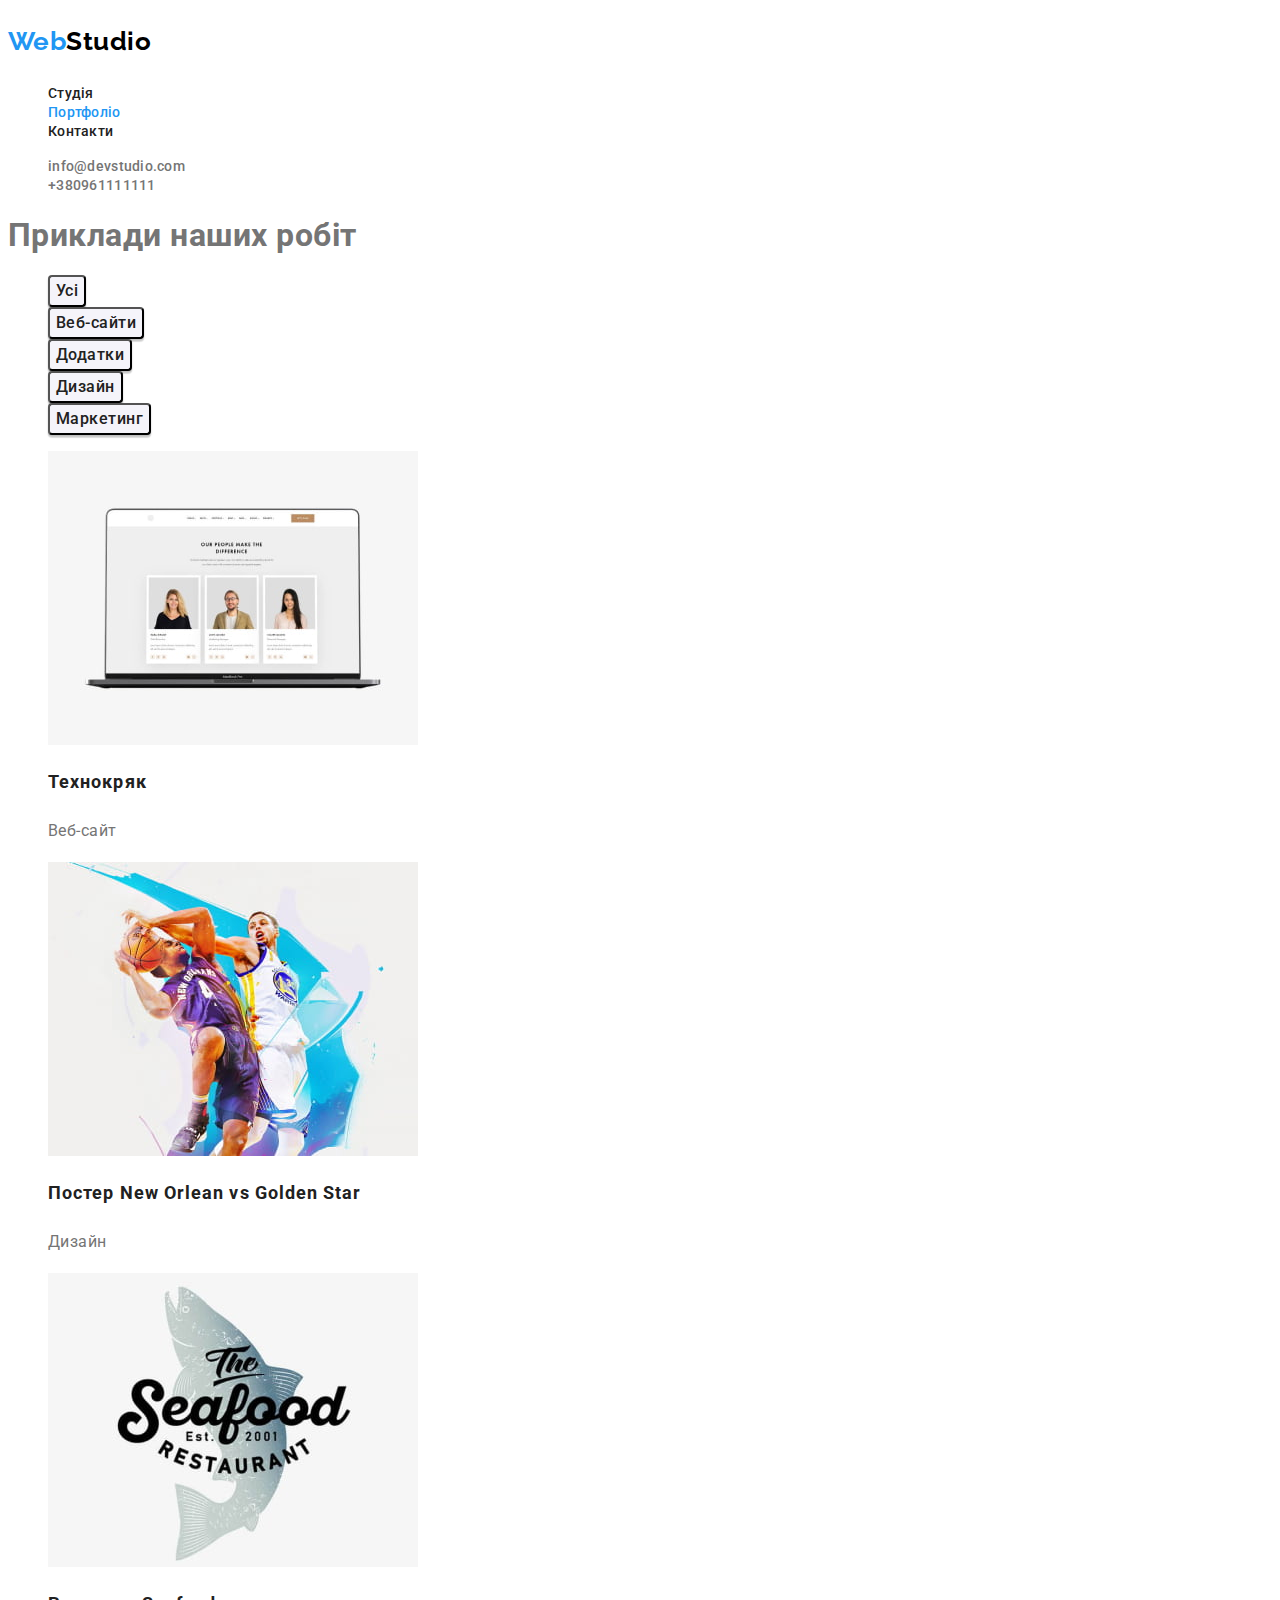
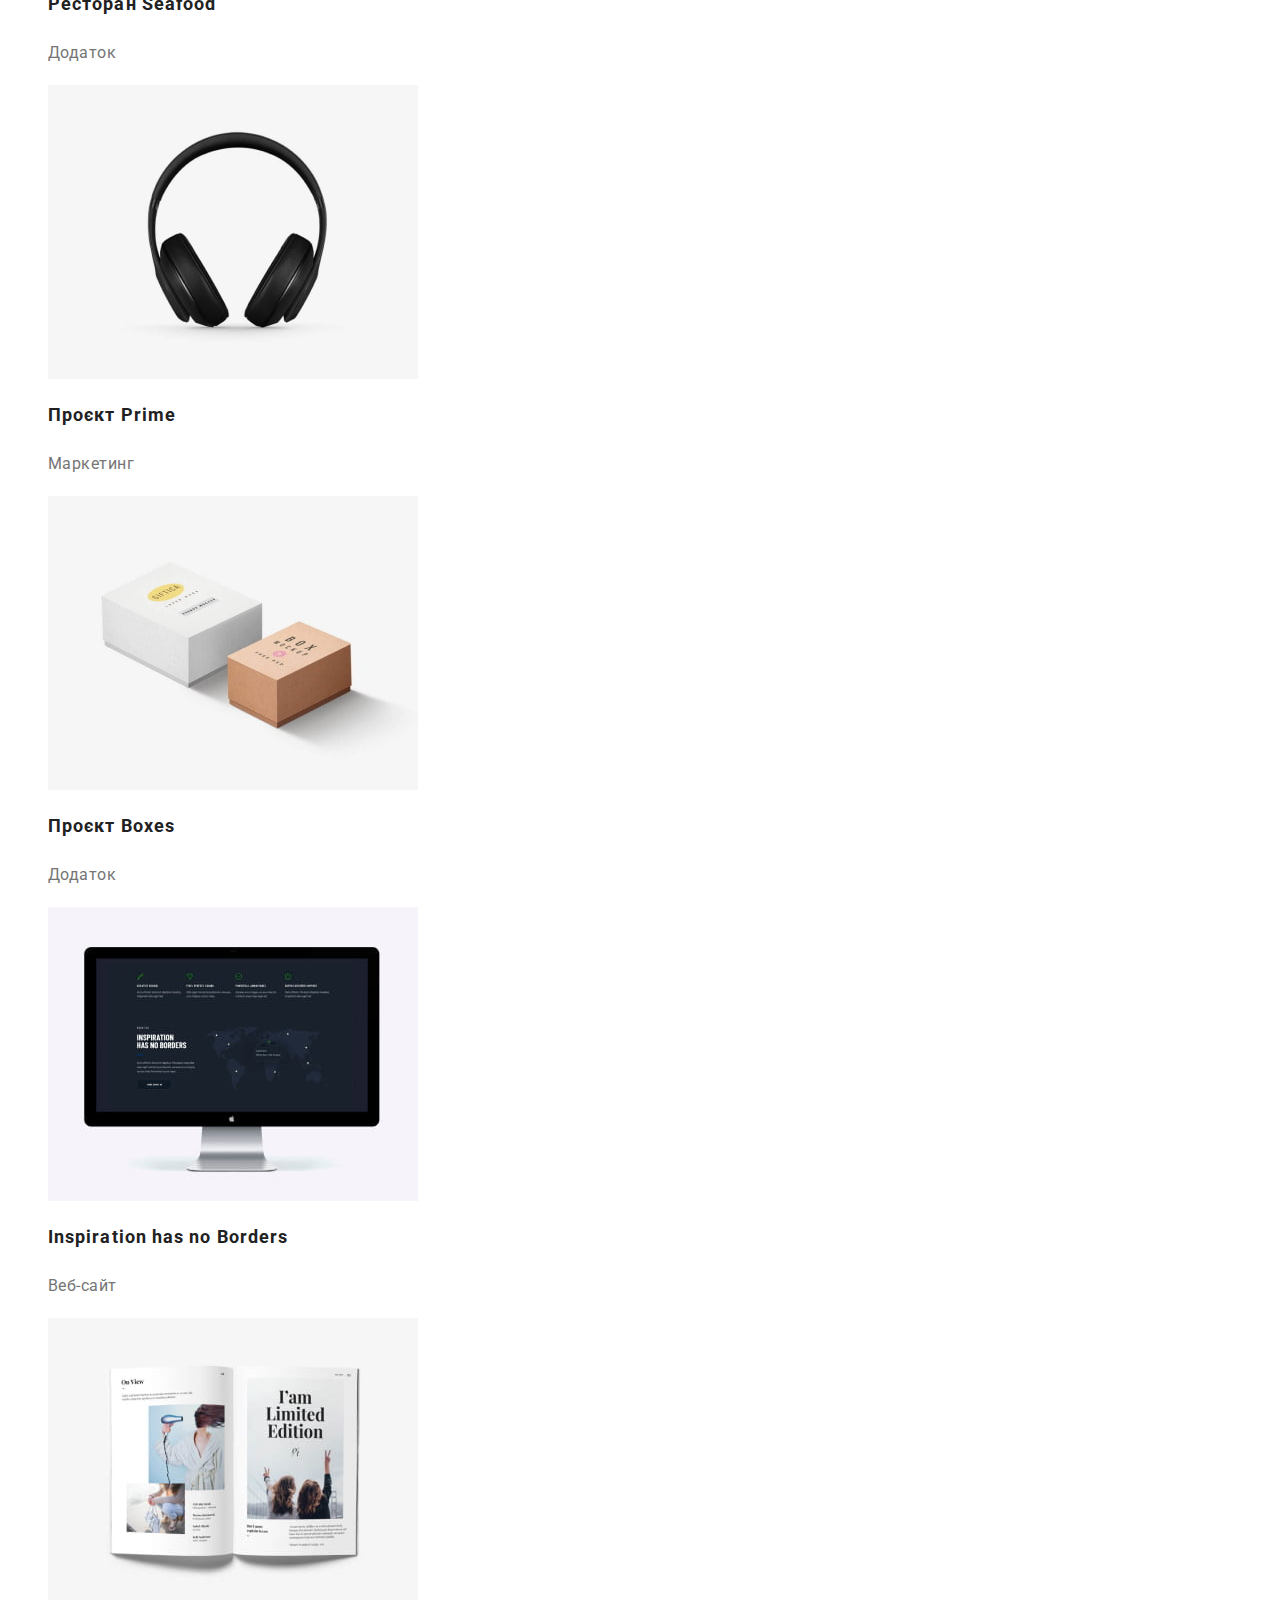
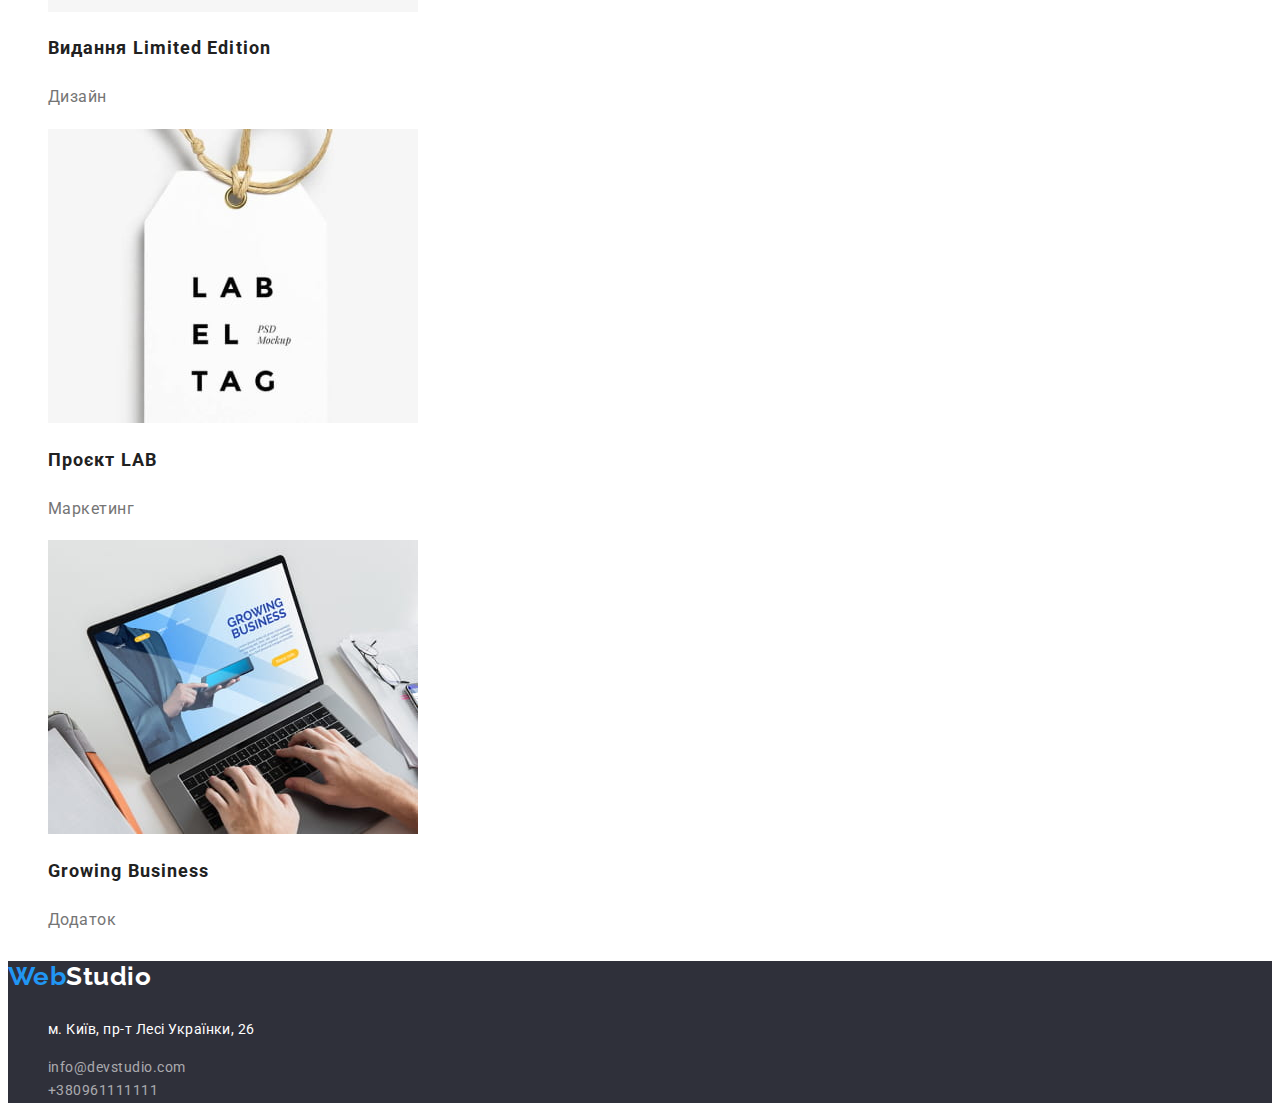
==== portfolio.html @ 4b886182 "перенос с hw2" ====
<!DOCTYPE html>
<html lang="en">
  <head>
    <meta charset="UTF-8" />
    <meta http-equiv="X-UA-Compatible" content="IE=edge" />
    <meta name="viewport" content="width=device-width, initial-scale=1.0" />

    <title>Portfolio</title>
    <link
      href="https://fonts.googleapis.com/css2?family=Raleway:wght@700&family=Roboto:wght@400;500;700;900&display=swap"
      rel="stylesheet"
    />
    <link rel="stylesheet" href="./css/styles.css" />
  </head>
  <body>
    <header>
      <nav>
        <a class="logo" href="./index.html"
          ><p><span class="logo-web">Web</span>Studio</p></a
        >
        <ul class="site-nav">
          <li><a href="./index.html">Студія</a></li>
          <li>
            <a href="./portfolio.html" class="current">Портфоліо</a>
          </li>
          <li><a href="">Контакти</a></li>
        </ul>
      </nav>
      <ul class="header-contacts">
        <li>
          <a href="mailto:info@devstudio.com" class="contact-info"
            >info@devstudio.com</a
          >
        </li>
        <li>
          <a href="tel:+380961111111" class="contact-info">+380961111111</a>
        </li>
      </ul>
    </header>
    <main>
      <section>
        <h1>Приклади наших робіт</h1>

        <ul class="portfolio-buttons">
          <li><button type="button" class="button examples">Усі</button></li>
          <li>
            <button type="button" class="button examples">Веб-сайти</button>
          </li>
          <li>
            <button type="button" class="button examples">Додатки</button>
          </li>
          <li>
            <button type="button" class="button examples">Дизайн</button>
          </li>
          <li>
            <button type="button" class="button examples">Маркетинг</button>
          </li>
        </ul>

        <ul class="examples-img">
          <li>
            <a href="">
              <img
                src="./images/technoquackcompr.jpg"
                alt="laptop with website on monitor"
                width="370"
                height="294"
              />
              <h2 class="titl-portfolio">Технокряк</h2>
              <p class="descr-type">Веб-сайт</p>
            </a>
          </li>
          <li>
            <a href="">
              <img
                src="./images/postercompr.jpg"
                alt="poster with basketball players"
                width="370"
                height="294"
              />
              <h2 class="titl-portfolio">Постер New Orlean vs Golden Star</h2>
              <p class="descr-type">Дизайн</p>
            </a>
          </li>
          <li>
            <a href="">
              <img
                src="./images/restaurantcompr.jpg"
                alt="restaurant logo"
                width="370"
                height="294"
              />
              <h2 class="titl-portfolio">Ресторан Seafood</h2>
              <p class="descr-type">Додаток</p>
            </a>
          </li>
          <li>
            <a href="">
              <img
                src="./images/primecompr.jpg"
                alt="headphone"
                width="370"
                height="294"
              />
              <h2 class="titl-portfolio">Проєкт Prime</h2>
              <p class="descr-type">Маркетинг</p>
            </a>
          </li>
          <li>
            <a href="">
              <img
                src="./images/boxescompr.jpg"
                alt="two packing boxes"
                width="370"
                height="294"
              />
              <h2 class="titl-portfolio">Проєкт Boxes</h2>
              <p class="descr-type">Додаток</p>
            </a>
          </li>
          <li>
            <a href="">
              <img
                src="./images/borderscompr.jpg"
                alt="Apple computer"
                width="370"
                height="294"
              />
              <h2 class="titl-portfolio">Inspiration has no Borders</h2>
              <p class="descr-type">Веб-сайт</p>
            </a>
          </li>
          <li>
            <a href="">
              <img
                src="./images/editioncompr.jpg"
                alt="magazine spread"
                width="370"
                height="294"
              />
              <h2 class="titl-portfolio">Видання Limited Edition</h2>
              <p class="descr-type">Дизайн</p>
            </a>
          </li>
          <li>
            <a href="">
              <img
                src="./images/labcompr.jpg"
                alt="label"
                width="370"
                height="294"
              />
              <h2 class="titl-portfolio">Проєкт LAB</h2>
              <p class="descr-type">Маркетинг</p>
            </a>
          </li>
          <li>
            <a href="">
              <img
                src="./images/growingcompr.jpg"
                alt="workplace with laptop"
                width="370"
                height="294"
              />
              <h2 class="titl-portfolio">Growing Business</h2>
              <p class="descr-type">Додаток</p>
            </a>
          </li>
        </ul>
      </section>
    </main>

    <footer class="footer-general">
      <a href="./index.html" class="logo-footer"
        ><p><span class="logo-web">Web</span>Studio</p></a
      >
      <address class="contact">
        <ul class="contacts-footer">
          <li><p>м. Київ, пр-т Лесі Українки, 26</p></li>
          <li>
            <a href="mailto:info@devstudio.com" class="contact-footer"
              >info@devstudio.com</a
            >
          </li>
          <li>
            <a href="tel:+380961111111" class="contact-footer">+380961111111</a>
          </li>
        </ul>
      </address>
    </footer>
  </body>
</html>
---- css/styles.css ----
:root {
    --praymare-text-color: #757575;
    --title-text-color: #212121;
    --logo-akcent-color: #2196F3;
    --praymary-background-color: #FFFFFF;
    --button-background-color: #F5F4FA;
}
body {
    letter-spacing: 0.03em;
    font-family: Roboto, sans-serif;
    background: #FFFFFF;
    color:var(--praymare-text-color);
}
/* Основные цвета #212121, #757575 /
/* Цвета логотипа #2196F3, #000000, #ffffff */
/* акцент #2196F3 */



/* Убираем подчёркивание */
.site-nav,
.header-contacts,
.portfolio-buttons,
.examples-img,
.contacts-footer,
.main-benefits,
.main-work,
.team {
    list-style: none;
}

nav a,
footer a,
.examples-img a,
.header-contacts a {
    text-decoration: none;
}


/* зміна кольору при наведенні курсору */
.header-contacts a:hover,
.header-contacts a:focus,
.header-contacts a:active,
.header-contacts .current,
.site-nav a:hover,
.site-nav a:focus, 
.site-nav a:active,
.site-nav .current {
    color: var(--logo-akcent-color);
}
/* шапка, навигация, футер */
/* підсвітка поточної сторінки */

.logo {
    font-family: Raleway, cursive;
    color: #000000;
    font-weight: 700;
    font-size: 26px;
    line-height: 1.2;
}
.logo-web {
    font-family: Raleway, cursive;
    color: var(--logo-akcent-color);
    font-weight: 700;
    font-size: 26px;
    line-height: 1.2;
}
.site-nav a{
    font-weight: 500;
    font-size: 14px;
    line-height: 1.14;
    letter-spacing: 0.02em;
    color:var(--title-text-color);
}
.contact-info {
    font-weight: 500;
    font-size: 14px;
    line-height: 1.14;
    letter-spacing: 0.02em;
    color: var(--praymare-text-color);
}

/* головна частина */
.button-title {
    cursor: pointer;
}
.title-section {
    background: #2F303A;
}
.title {

    font-weight: 900;
    font-size: 44px;
    line-height: 1.36;
    text-transform: uppercase;
    text-align: center;
    letter-spacing: 0.06em;
    color:var(--praymary-background-color);
}
.button-title {
    font-family: Roboto;
    font-weight: 700;
    font-size: 16px;
    line-height: 1.88;
    letter-spacing: 0.06em;
    color:var(--praymary-background-color);
    background: #2196F3;
   }

/* переваги */
.titl-benefits {
    font-size: 14px;
    line-height: 1.14;
     color: var(--title-text-color);
    text-transform: uppercase;
}



/* діяльність */
.descr-benefits {
    font-size: 14px;
    line-height: 1.7;
   
}
/* команда */
.titl-main {
    font-size: 36px;
    line-height: 1.17;
    text-align: center;
    color: var(--title-text-color);
}
.descr-job {
    font-size: 16px;
    line-height: 1.19;
    text-align: center;
    
}

.titl-name {
    font-weight: 500;
    font-size: 16px;
    line-height: 1.19;
    text-align: center;
    color:var(--title-text-color) #212121;
    
}

/* портфолио button */

.button.examples {
    cursor: pointer;
    letter-spacing: 0.03em;
    font-family: 'Roboto';
    font-weight: 500;
    font-size: 16px;
    line-height: 1.63;
    text-align: center;
    background: var(--button-background-color);
    border-radius: 4px;
    color: var(--title-text-color);
    box-shadow: 0px 3px 1px rgba(0, 0, 0, 0.1), 0px 1px 2px rgba(0, 0, 0, 0.08), 0px 2px 2px rgba(0, 0, 0, 0.12);
}
.button.examples:hover,
.button.examples:focus {
    background: var(--logo-akcent-color);
    border-radius: 4px;
    color: var(--praymary-background-color);
}

.titl-portfolio {
    color: var(--title-text-color);
    font-size: 18px;
    line-height: 2.0;
    letter-spacing: 0.06em;

}

.descr-type {
    color: var(--praymare-text-color);
    font-size: 16px;
    line-height: 1.88;
}

.example {
    font-size: 24px;
    color: var(--title-text-color);
    font-style: italic;

}
.example-deskr {
    font-style: initial;
}

/* футер */
.footer-general {
    background: #2F303A;
}

.contact {
    font-style: normal;
    font-size: 14px;
    line-height: 1.7;
    color: var(--praymary-background-color);

}

.logo-footer {
    font-weight: 700;
    font-size: 26px;
    line-height: 1.2;
    font-family: Raleway, cursive;
    color: var(--praymary-background-color);
}

.contact-footer {
    color: rgba(255, 255, 255, 0.6);
}

.contact-footer:hover,
.contact-footer:focus {
    color: var(--logo-akcent-color);
}
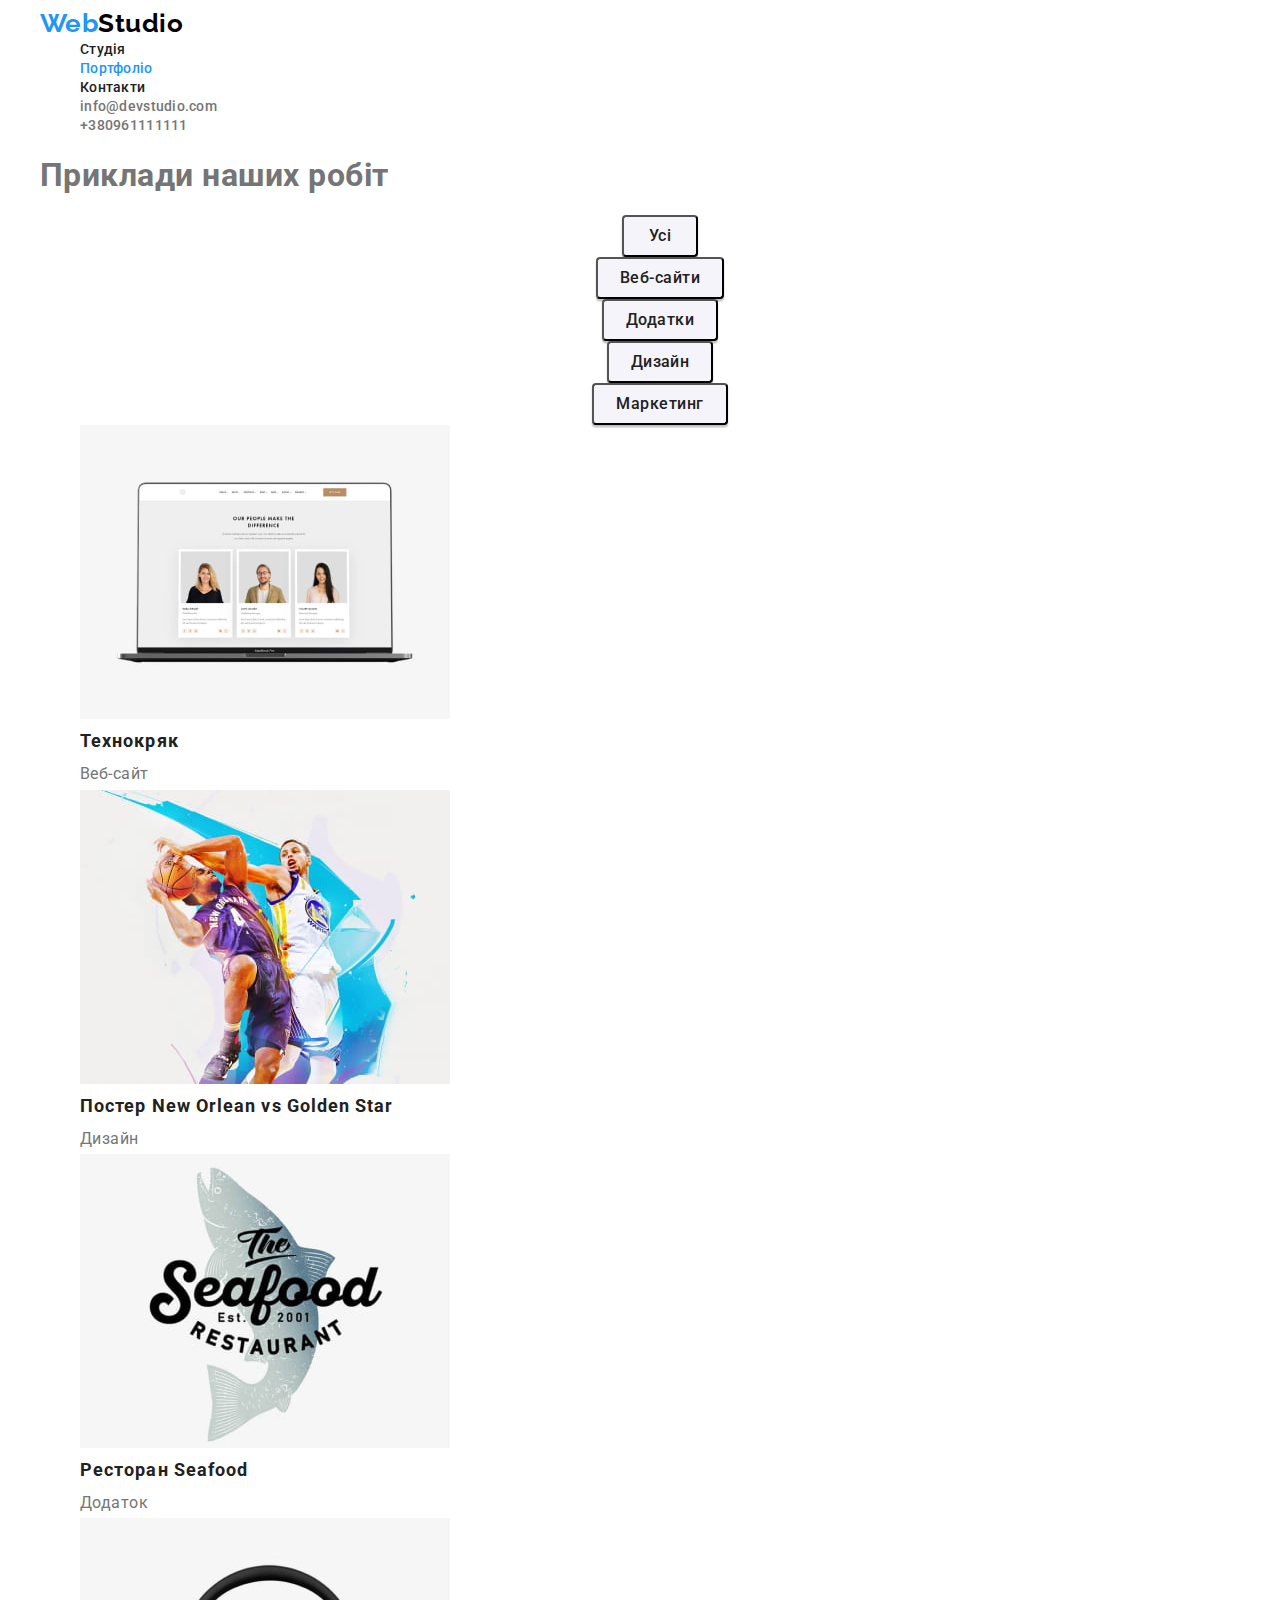
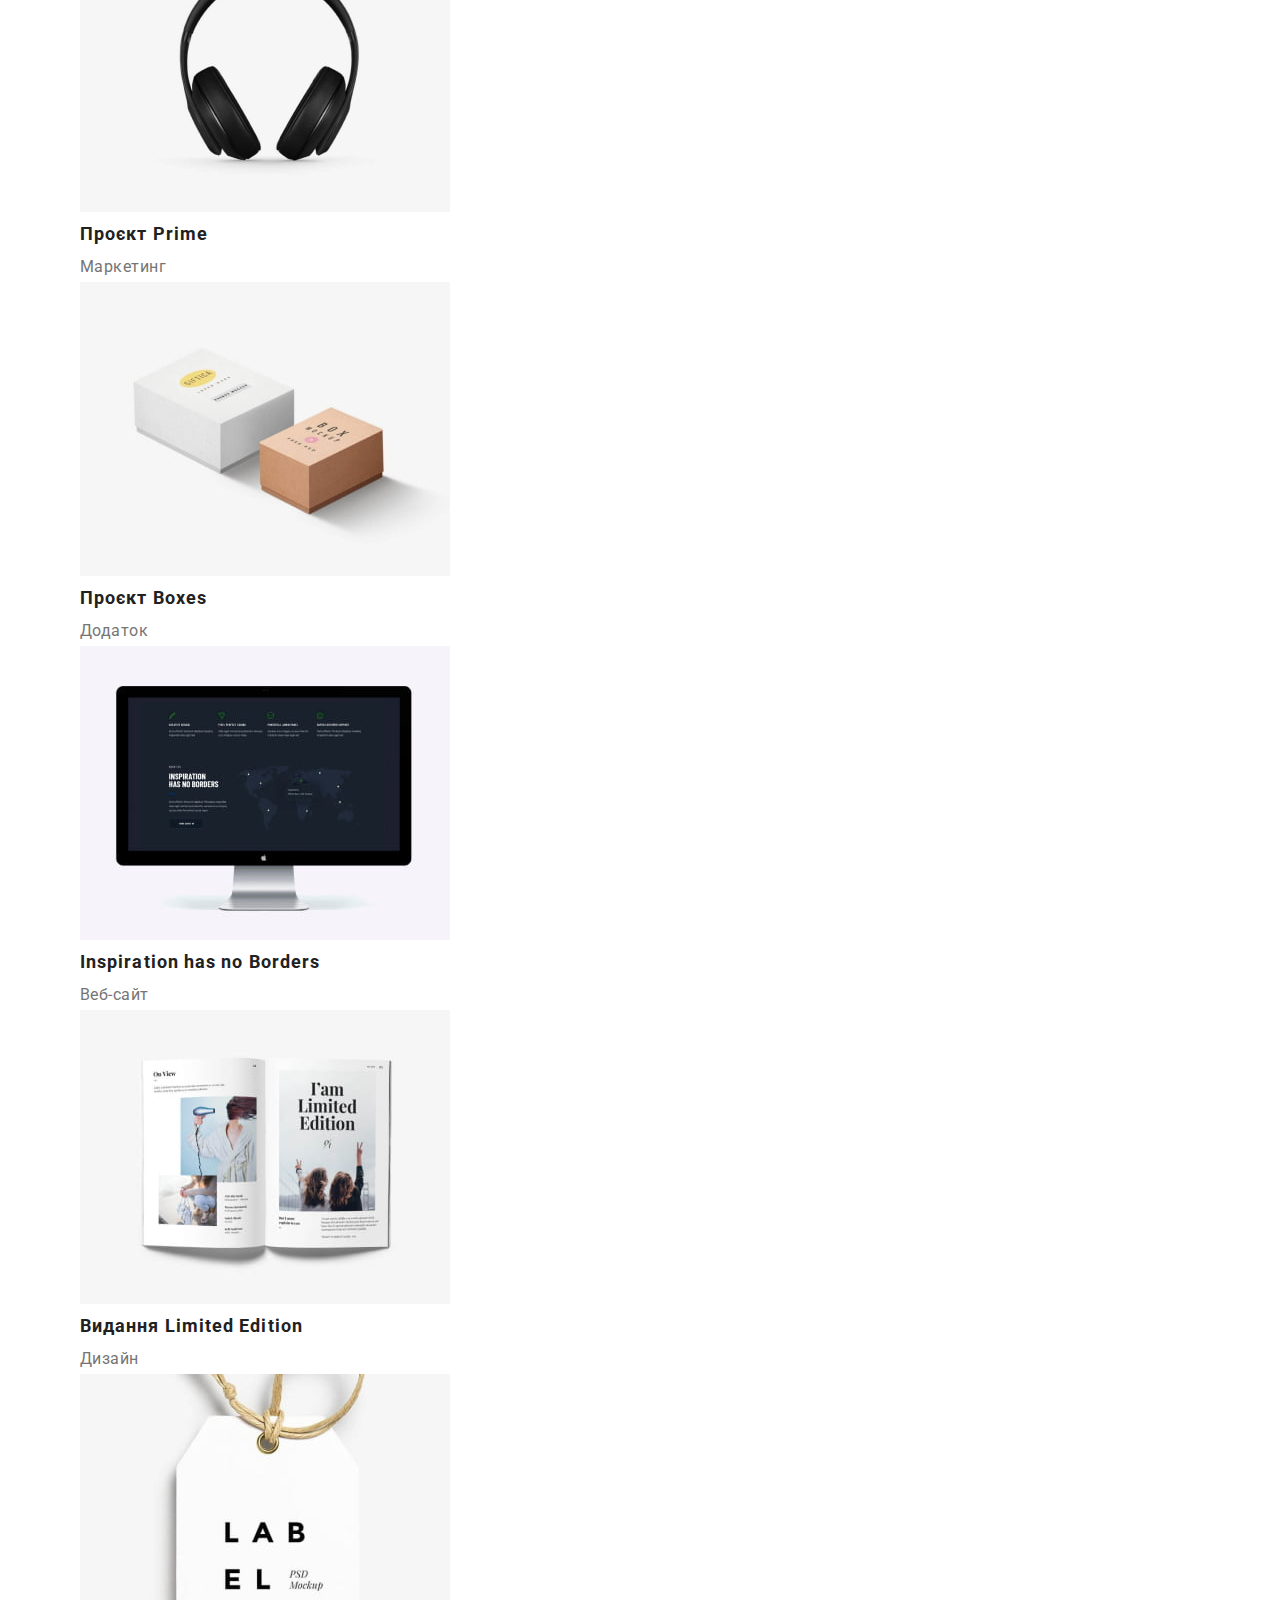
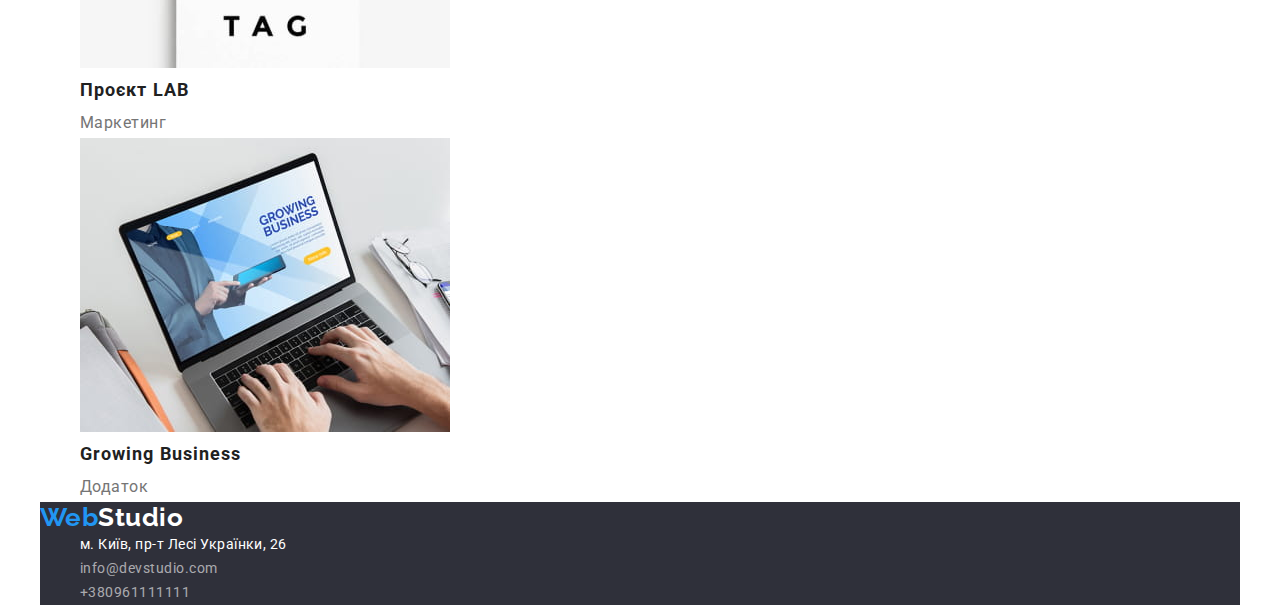
==== commit ef6bf1a0: "first comit" ====
--- a/portfolio.html
+++ b/portfolio.html
@@ -10,183 +10,205 @@
       href="https://fonts.googleapis.com/css2?family=Raleway:wght@700&family=Roboto:wght@400;500;700;900&display=swap"
       rel="stylesheet"
     />
+    <link
+      rel="stylesheet"
+      href="https://cdnjs.cloudflare.com/ajax/libs/modern-normalize/1.1.0/modern-normalize.min.css"
+      integrity="sha512-wpPYUAdjBVSE4KJnH1VR1HeZfpl1ub8YT/NKx4PuQ5NmX2tKuGu6U/JRp5y+Y8XG2tV+wKQpNHVUX03MfMFn9Q=="
+      crossorigin="anonymous"
+      referrerpolicy="no-referrer"
+    />
     <link rel="stylesheet" href="./css/styles.css" />
   </head>
   <body>
-    <header>
-      <nav>
-        <a class="logo" href="./index.html"
-          ><p><span class="logo-web">Web</span>Studio</p></a
-        >
-        <ul class="site-nav">
-          <li><a href="./index.html">Студія</a></li>
+    <div class="container">
+      <header>
+        <nav>
+          <a class="logo" href="./index.html"
+            ><p><span class="logo-web">Web</span>Studio</p></a
+          >
+          <ul class="site-nav">
+            <li><a href="./index.html">Студія</a></li>
+            <li>
+              <a href="./portfolio.html" class="current">Портфоліо</a>
+            </li>
+            <li><a href="">Контакти</a></li>
+          </ul>
+        </nav>
+        <ul class="header-contacts">
           <li>
-            <a href="./portfolio.html" class="current">Портфоліо</a>
-          </li>
-          <li><a href="">Контакти</a></li>
-        </ul>
-      </nav>
-      <ul class="header-contacts">
-        <li>
-          <a href="mailto:info@devstudio.com" class="contact-info"
-            >info@devstudio.com</a
-          >
-        </li>
-        <li>
-          <a href="tel:+380961111111" class="contact-info">+380961111111</a>
-        </li>
-      </ul>
-    </header>
-    <main>
-      <section>
-        <h1>Приклади наших робіт</h1>
-
-        <ul class="portfolio-buttons">
-          <li><button type="button" class="button examples">Усі</button></li>
-          <li>
-            <button type="button" class="button examples">Веб-сайти</button>
-          </li>
-          <li>
-            <button type="button" class="button examples">Додатки</button>
-          </li>
-          <li>
-            <button type="button" class="button examples">Дизайн</button>
-          </li>
-          <li>
-            <button type="button" class="button examples">Маркетинг</button>
-          </li>
-        </ul>
-
-        <ul class="examples-img">
-          <li>
-            <a href="">
-              <img
-                src="./images/technoquackcompr.jpg"
-                alt="laptop with website on monitor"
-                width="370"
-                height="294"
-              />
-              <h2 class="titl-portfolio">Технокряк</h2>
-              <p class="descr-type">Веб-сайт</p>
-            </a>
-          </li>
-          <li>
-            <a href="">
-              <img
-                src="./images/postercompr.jpg"
-                alt="poster with basketball players"
-                width="370"
-                height="294"
-              />
-              <h2 class="titl-portfolio">Постер New Orlean vs Golden Star</h2>
-              <p class="descr-type">Дизайн</p>
-            </a>
-          </li>
-          <li>
-            <a href="">
-              <img
-                src="./images/restaurantcompr.jpg"
-                alt="restaurant logo"
-                width="370"
-                height="294"
-              />
-              <h2 class="titl-portfolio">Ресторан Seafood</h2>
-              <p class="descr-type">Додаток</p>
-            </a>
-          </li>
-          <li>
-            <a href="">
-              <img
-                src="./images/primecompr.jpg"
-                alt="headphone"
-                width="370"
-                height="294"
-              />
-              <h2 class="titl-portfolio">Проєкт Prime</h2>
-              <p class="descr-type">Маркетинг</p>
-            </a>
-          </li>
-          <li>
-            <a href="">
-              <img
-                src="./images/boxescompr.jpg"
-                alt="two packing boxes"
-                width="370"
-                height="294"
-              />
-              <h2 class="titl-portfolio">Проєкт Boxes</h2>
-              <p class="descr-type">Додаток</p>
-            </a>
-          </li>
-          <li>
-            <a href="">
-              <img
-                src="./images/borderscompr.jpg"
-                alt="Apple computer"
-                width="370"
-                height="294"
-              />
-              <h2 class="titl-portfolio">Inspiration has no Borders</h2>
-              <p class="descr-type">Веб-сайт</p>
-            </a>
-          </li>
-          <li>
-            <a href="">
-              <img
-                src="./images/editioncompr.jpg"
-                alt="magazine spread"
-                width="370"
-                height="294"
-              />
-              <h2 class="titl-portfolio">Видання Limited Edition</h2>
-              <p class="descr-type">Дизайн</p>
-            </a>
-          </li>
-          <li>
-            <a href="">
-              <img
-                src="./images/labcompr.jpg"
-                alt="label"
-                width="370"
-                height="294"
-              />
-              <h2 class="titl-portfolio">Проєкт LAB</h2>
-              <p class="descr-type">Маркетинг</p>
-            </a>
-          </li>
-          <li>
-            <a href="">
-              <img
-                src="./images/growingcompr.jpg"
-                alt="workplace with laptop"
-                width="370"
-                height="294"
-              />
-              <h2 class="titl-portfolio">Growing Business</h2>
-              <p class="descr-type">Додаток</p>
-            </a>
-          </li>
-        </ul>
-      </section>
-    </main>
-
-    <footer class="footer-general">
-      <a href="./index.html" class="logo-footer"
-        ><p><span class="logo-web">Web</span>Studio</p></a
-      >
-      <address class="contact">
-        <ul class="contacts-footer">
-          <li><p>м. Київ, пр-т Лесі Українки, 26</p></li>
-          <li>
-            <a href="mailto:info@devstudio.com" class="contact-footer"
+            <a href="mailto:info@devstudio.com" class="contact-info"
               >info@devstudio.com</a
             >
           </li>
           <li>
-            <a href="tel:+380961111111" class="contact-footer">+380961111111</a>
+            <a href="tel:+380961111111" class="contact-info">+380961111111</a>
           </li>
         </ul>
-      </address>
-    </footer>
+      </header>
+      <main>
+        <section>
+          <h1>Приклади наших робіт</h1>
+          <div class="btn">
+            <ul class="portfolio-buttons">
+              <li>
+                <button type="button" class="button examples all">Усі</button>
+              </li>
+              <li>
+                <button type="button" class="button examples web">
+                  Веб-сайти
+                </button>
+              </li>
+              <li>
+                <button type="button" class="button examples applications">
+                  Додатки
+                </button>
+              </li>
+              <li>
+                <button type="button" class="button examples design">
+                  Дизайн
+                </button>
+              </li>
+              <li>
+                <button type="button" class="button examples marketing">
+                  Маркетинг
+                </button>
+              </li>
+            </ul>
+          </div>
+
+          <ul class="examples-img">
+            <li>
+              <a href="">
+                <img
+                  src="./images/technoquackcompr.jpg"
+                  alt="laptop with website on monitor"
+                  width="370"
+                  height="294"
+                />
+                <h2 class="titl-portfolio">Технокряк</h2>
+                <p class="descr-type">Веб-сайт</p>
+              </a>
+            </li>
+            <li>
+              <a href="">
+                <img
+                  src="./images/postercompr.jpg"
+                  alt="poster with basketball players"
+                  width="370"
+                  height="294"
+                />
+                <h2 class="titl-portfolio">Постер New Orlean vs Golden Star</h2>
+                <p class="descr-type">Дизайн</p>
+              </a>
+            </li>
+            <li>
+              <a href="">
+                <img
+                  src="./images/restaurantcompr.jpg"
+                  alt="restaurant logo"
+                  width="370"
+                  height="294"
+                />
+                <h2 class="titl-portfolio">Ресторан Seafood</h2>
+                <p class="descr-type">Додаток</p>
+              </a>
+            </li>
+            <li>
+              <a href="">
+                <img
+                  src="./images/primecompr.jpg"
+                  alt="headphone"
+                  width="370"
+                  height="294"
+                />
+                <h2 class="titl-portfolio">Проєкт Prime</h2>
+                <p class="descr-type">Маркетинг</p>
+              </a>
+            </li>
+            <li>
+              <a href="">
+                <img
+                  src="./images/boxescompr.jpg"
+                  alt="two packing boxes"
+                  width="370"
+                  height="294"
+                />
+                <h2 class="titl-portfolio">Проєкт Boxes</h2>
+                <p class="descr-type">Додаток</p>
+              </a>
+            </li>
+            <li>
+              <a href="">
+                <img
+                  src="./images/borderscompr.jpg"
+                  alt="Apple computer"
+                  width="370"
+                  height="294"
+                />
+                <h2 class="titl-portfolio">Inspiration has no Borders</h2>
+                <p class="descr-type">Веб-сайт</p>
+              </a>
+            </li>
+            <li>
+              <a href="">
+                <img
+                  src="./images/editioncompr.jpg"
+                  alt="magazine spread"
+                  width="370"
+                  height="294"
+                />
+                <h2 class="titl-portfolio">Видання Limited Edition</h2>
+                <p class="descr-type">Дизайн</p>
+              </a>
+            </li>
+            <li>
+              <a href="">
+                <img
+                  src="./images/labcompr.jpg"
+                  alt="label"
+                  width="370"
+                  height="294"
+                />
+                <h2 class="titl-portfolio">Проєкт LAB</h2>
+                <p class="descr-type">Маркетинг</p>
+              </a>
+            </li>
+            <li>
+              <a href="">
+                <img
+                  src="./images/growingcompr.jpg"
+                  alt="workplace with laptop"
+                  width="370"
+                  height="294"
+                />
+                <h2 class="titl-portfolio">Growing Business</h2>
+                <p class="descr-type">Додаток</p>
+              </a>
+            </li>
+          </ul>
+        </section>
+      </main>
+
+      <footer class="footer-general">
+        <a href="./index.html" class="logo-footer"
+          ><p><span class="logo-web">Web</span>Studio</p></a
+        >
+        <address class="contact">
+          <ul class="contacts-footer">
+            <li><p>м. Київ, пр-т Лесі Українки, 26</p></li>
+            <li>
+              <a href="mailto:info@devstudio.com" class="contact-footer"
+                >info@devstudio.com</a
+              >
+            </li>
+            <li>
+              <a href="tel:+380961111111" class="contact-footer"
+                >+380961111111</a
+              >
+            </li>
+          </ul>
+        </address>
+      </footer>
+    </div>
   </body>
 </html>
--- a/css/styles.css
+++ b/css/styles.css
@@ -1,3 +1,7 @@
+html {
+    box-sizing: border-box;
+}
+
 :root {
     --praymare-text-color: #757575;
     --title-text-color: #212121;
@@ -14,6 +18,25 @@
 /* Основные цвета #212121, #757575 /
 /* Цвета логотипа #2196F3, #000000, #ffffff */
 /* акцент #2196F3 */
+
+.container {
+    width: 1200px;
+    margin-left: auto;
+    margin-right: auto;
+
+}
+.conteiner-title {
+    padding-top: 20px;
+    width: 1600px;
+    margin-left: auto;
+    margin-right: auto;
+}
+/* скрыть h2 Переваги компанії */
+.benefits {
+    color: transparent;
+    width: 0;
+    height: 0;
+}
 
 
 
@@ -81,14 +104,19 @@
 }
 
 /* головна частина */
-.button-title {
-    cursor: pointer;
-}
+
 .title-section {
+    margin-bottom: 74px;
+    text-align: center;
+    padding-top: 200px;
+    padding-bottom: 200px;
     background: #2F303A;
+   
+
 }
 .title {
-
+    margin-top: 0;
+    margin-bottom: 30px;
     font-weight: 900;
     font-size: 44px;
     line-height: 1.36;
@@ -98,6 +126,10 @@
     color:var(--praymary-background-color);
 }
 .button-title {
+    border: none;
+    padding: 10px 32px;
+    cursor: pointer;
+    min-width: 152px;
     font-family: Roboto;
     font-weight: 700;
     font-size: 16px;
@@ -108,23 +140,42 @@
    }
 
 /* переваги */
+.conteiner-benefits {
+    margin-bottom: 94px;
+}
 .titl-benefits {
+    margin-bottom: 10px;
+    width: 270px;
     font-size: 14px;
     line-height: 1.14;
      color: var(--title-text-color);
     text-transform: uppercase;
 }
-
+.main-benefits {
+    padding-left: 0;
+
+}
 
 
 /* діяльність */
+.conteiner-work {
+    margin-bottom: 94px;
+}
 .descr-benefits {
+    width: 270px;
     font-size: 14px;
     line-height: 1.7;
+
    
 }
 /* команда */
+
+.conteiner-team {
+    display: inline-block;
+    padding-top: 94px;
+}
 .titl-main {
+    margin-bottom: 50px;
     font-size: 36px;
     line-height: 1.17;
     text-align: center;
@@ -138,6 +189,8 @@
 }
 
 .titl-name {
+
+    min-width: 104px;
     font-weight: 500;
     font-size: 16px;
     line-height: 1.19;
@@ -147,19 +200,54 @@
 }
 
 /* портфолио button */
+.button {
+    box-sizing: border-box;
+}
+.btn {
+    width: 1200px;
+    display: inline-block;
+    text-align: center;
+}
+
+.button.examples.all{
+    min-width: 23px;
+    padding: 6px 25px;
+
+}
+.all {
+    min-width: 73px;
+
+}
+.web {
+    min-width: 125px;
+
+}
+.applications {
+    min-width: 112px;
+
+}
+.design {
+    min-width: 103px;
+
+}
+.marketing {
+    min-width: 130px;
+
+} 
 
 .button.examples {
+    padding: 6px 22px;
     cursor: pointer;
     letter-spacing: 0.03em;
     font-family: 'Roboto';
     font-weight: 500;
     font-size: 16px;
     line-height: 1.63;
-    text-align: center;
+    box-shadow: 0px 3px 1px rgba(0, 0, 0, 0.1), 0px 1px 2px rgba(0, 0, 0, 0.08), 0px 2px 2px rgba(0, 0, 0, 0.12);
+    border-radius: 4px;
     background: var(--button-background-color);
-    border-radius: 4px;
     color: var(--title-text-color);
-    box-shadow: 0px 3px 1px rgba(0, 0, 0, 0.1), 0px 1px 2px rgba(0, 0, 0, 0.08), 0px 2px 2px rgba(0, 0, 0, 0.12);
+    
 }
 .button.examples:hover,
 .button.examples:focus {
@@ -221,4 +309,15 @@
 .contact-footer:focus {
     color: var(--logo-akcent-color);
 }
-
+/* block layout */
+.header-general{
+    width: 1200px;
+    margin-left: auto;
+    margin-right: auto;
+}
+h2, h3, h4, ul, p {
+    margin: 0;
+}
+
+
+
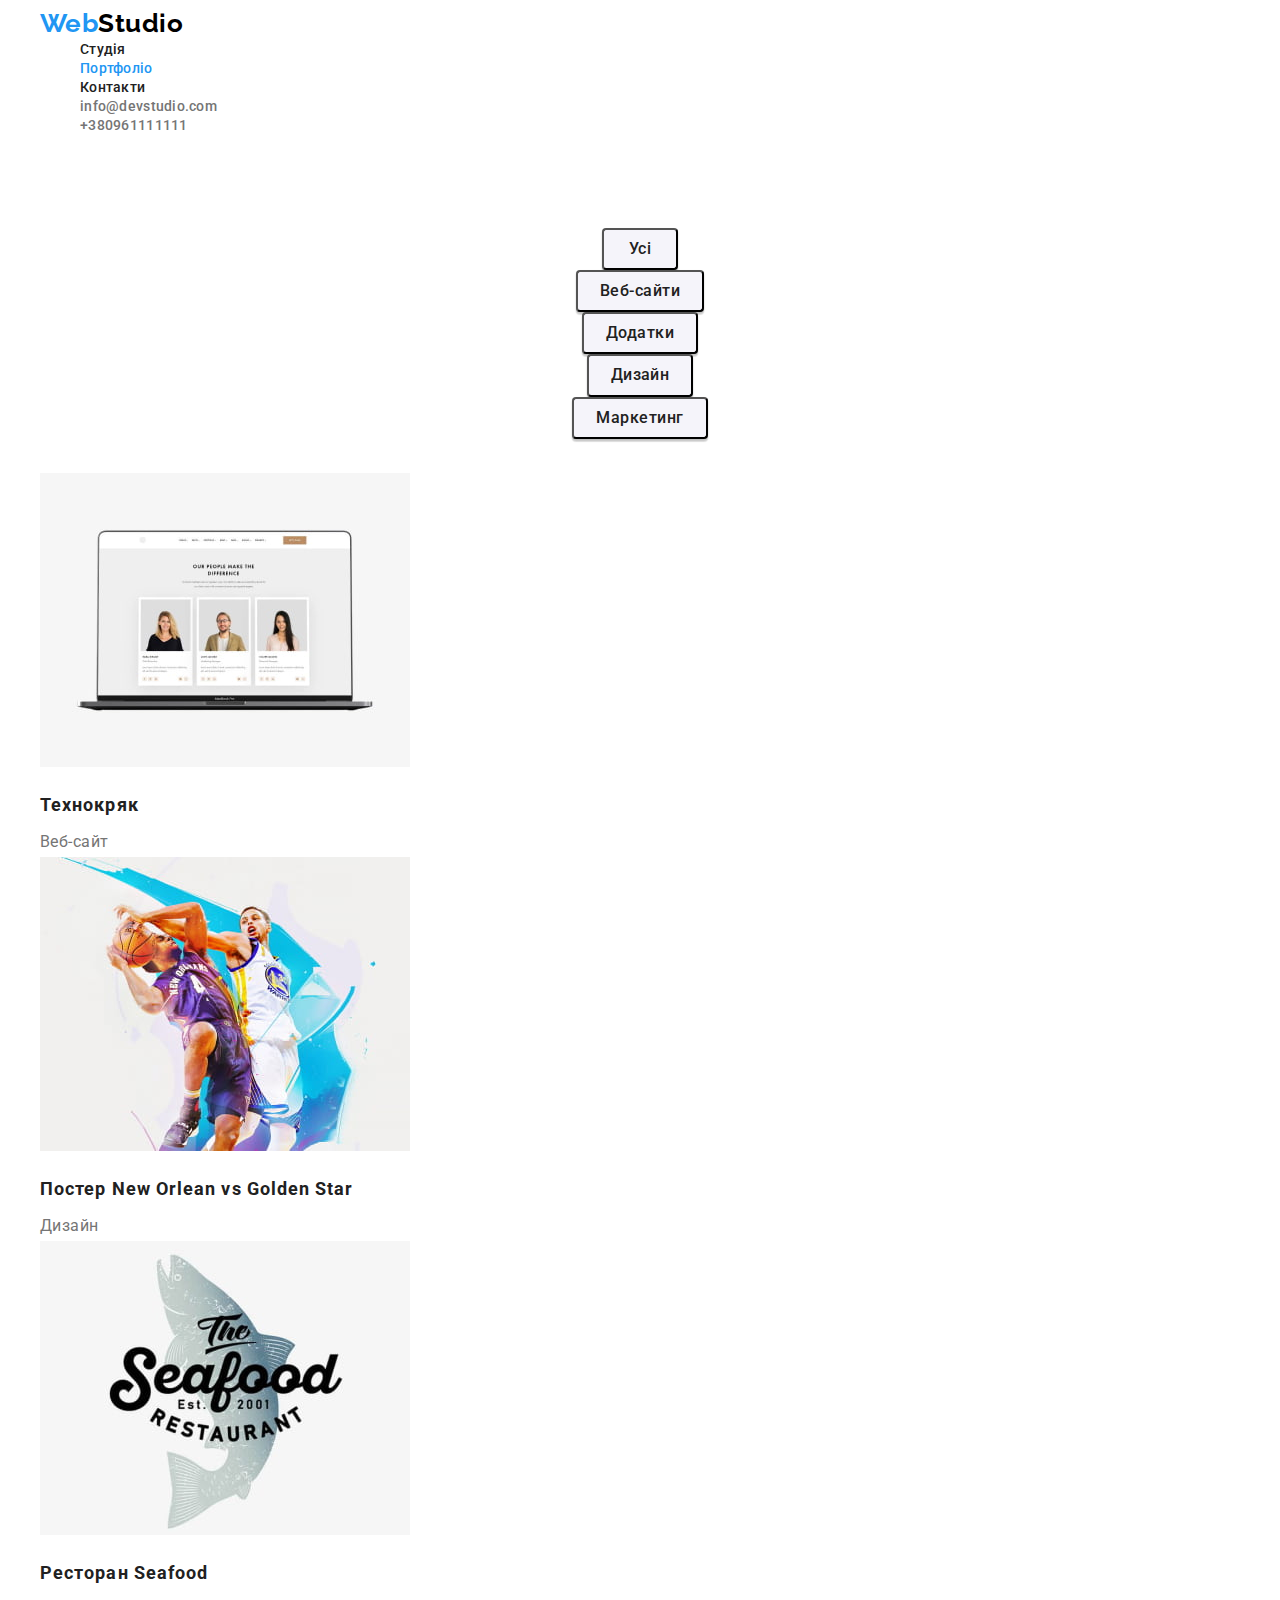
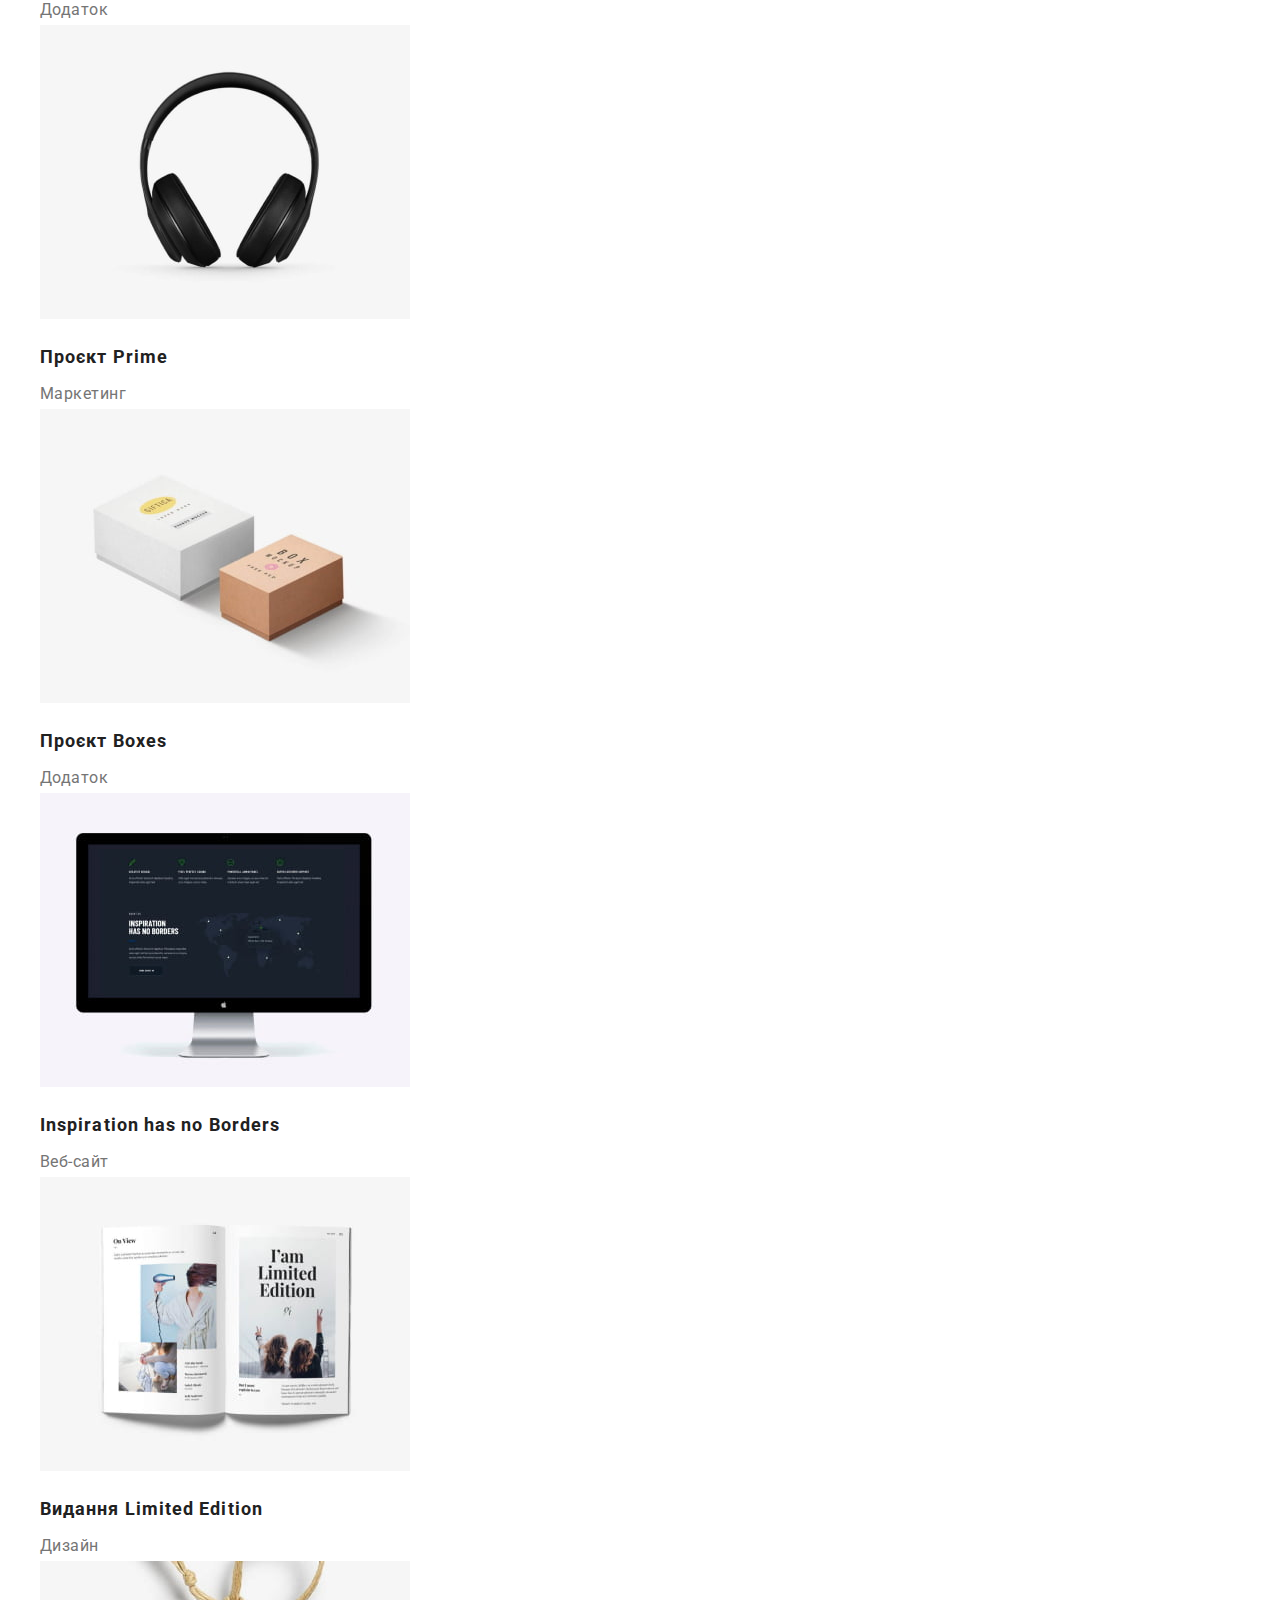
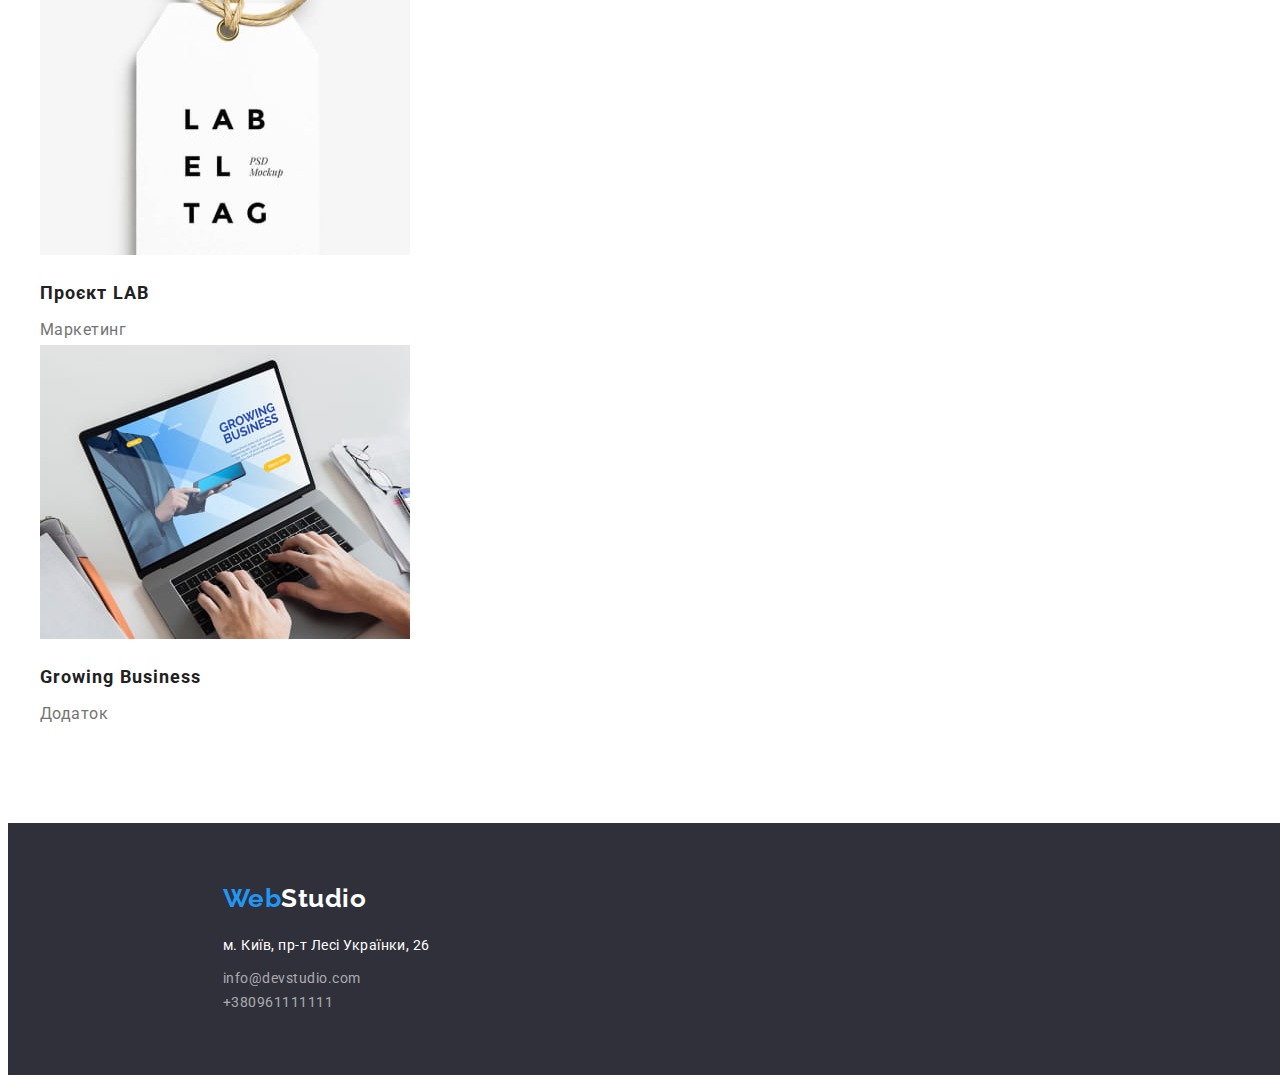
==== commit 1ca7126b: "first block hw3 end" ====
--- a/portfolio.html
+++ b/portfolio.html
@@ -20,35 +20,41 @@
     <link rel="stylesheet" href="./css/styles.css" />
   </head>
   <body>
-    <div class="container">
-      <header>
-        <nav>
-          <a class="logo" href="./index.html"
-            ><p><span class="logo-web">Web</span>Studio</p></a
-          >
-          <ul class="site-nav">
-            <li><a href="./index.html">Студія</a></li>
-            <li>
-              <a href="./portfolio.html" class="current">Портфоліо</a>
-            </li>
-            <li><a href="">Контакти</a></li>
+    <!-- <div class="container"> -->
+      <header class="header-general">
+        <div class="nav">
+          <nav>
+            <a class="logo" href="./index.html"
+              ><p><span class="logo-web">Web</span>Studio</p></a
+            >
+            <ul class="site-nav">
+              <li><a href="./index.html" >Студія</a></li>
+              <li>
+                <a href="./portfolio.html" class="current">Портфоліо</a>
+              </li>
+              <li><a href="">Контакти</a></li>
+            </ul>
+          </nav>
+        <!-- </div> -->
+
+        <div class="header-contacts-div">
+          <ul class="header-contacts">
+            <li>
+              <a href="mailto:info@devstudio.com" class="contact-info"
+                >info@devstudio.com</a
+              >
+            </li>
+            <li>
+              <a href="tel:+380961111111" class="contact-info">+380961111111</a>
+            </li>
           </ul>
-        </nav>
-        <ul class="header-contacts">
-          <li>
-            <a href="mailto:info@devstudio.com" class="contact-info"
-              >info@devstudio.com</a
-            >
-          </li>
-          <li>
-            <a href="tel:+380961111111" class="contact-info">+380961111111</a>
-          </li>
-        </ul>
+        </div>
       </header>
+    </div>
       <main>
         <section>
-          <h1>Приклади наших робіт</h1>
-          <div class="btn">
+          <h1 class="benefits">Приклади наших робіт</h1>
+          <div class="container">          <div class="btn">
             <ul class="portfolio-buttons">
               <li>
                 <button type="button" class="button examples all">Усі</button>
@@ -79,7 +85,7 @@
           <ul class="examples-img">
             <li>
               <a href="">
-                <img
+                <img class="img-portfolio"
                   src="./images/technoquackcompr.jpg"
                   alt="laptop with website on monitor"
                   width="370"
@@ -91,7 +97,7 @@
             </li>
             <li>
               <a href="">
-                <img
+                <img class="img-portfolio"
                   src="./images/postercompr.jpg"
                   alt="poster with basketball players"
                   width="370"
@@ -103,7 +109,7 @@
             </li>
             <li>
               <a href="">
-                <img
+                <img class="img-portfolio"
                   src="./images/restaurantcompr.jpg"
                   alt="restaurant logo"
                   width="370"
@@ -115,7 +121,7 @@
             </li>
             <li>
               <a href="">
-                <img
+                <img class="img-portfolio"
                   src="./images/primecompr.jpg"
                   alt="headphone"
                   width="370"
@@ -127,7 +133,7 @@
             </li>
             <li>
               <a href="">
-                <img
+                <img class="img-portfolio"
                   src="./images/boxescompr.jpg"
                   alt="two packing boxes"
                   width="370"
@@ -139,7 +145,7 @@
             </li>
             <li>
               <a href="">
-                <img
+                <img class="img-portfolio"
                   src="./images/borderscompr.jpg"
                   alt="Apple computer"
                   width="370"
@@ -151,7 +157,7 @@
             </li>
             <li>
               <a href="">
-                <img
+                <img class="img-portfolio"
                   src="./images/editioncompr.jpg"
                   alt="magazine spread"
                   width="370"
@@ -163,7 +169,7 @@
             </li>
             <li>
               <a href="">
-                <img
+                <img class="img-portfolio"
                   src="./images/labcompr.jpg"
                   alt="label"
                   width="370"
@@ -175,7 +181,7 @@
             </li>
             <li>
               <a href="">
-                <img
+                <img class="img-portfolio"
                   src="./images/growingcompr.jpg"
                   alt="workplace with laptop"
                   width="370"
@@ -186,7 +192,8 @@
               </a>
             </li>
           </ul>
-        </section>
+        </section></div>
+
       </main>
 
       <footer class="footer-general">
@@ -195,7 +202,9 @@
         >
         <address class="contact">
           <ul class="contacts-footer">
-            <li><p>м. Київ, пр-т Лесі Українки, 26</p></li>
+            <li>
+              <p class="contact-descr">м. Київ, пр-т Лесі Українки, 26</p>
+            </li>
             <li>
               <a href="mailto:info@devstudio.com" class="contact-footer"
                 >info@devstudio.com</a
--- a/css/styles.css
+++ b/css/styles.css
@@ -21,21 +21,20 @@
 
 .container {
     width: 1200px;
+    padding-bottom: 94px;
+    padding-top: 94px;
     margin-left: auto;
     margin-right: auto;
-
-}
-.conteiner-title {
-    padding-top: 20px;
-    width: 1600px;
-    margin-left: auto;
-    margin-right: auto;
-}
+    /* border: 1px solid tomato; */
+
+}
+
 /* скрыть h2 Переваги компанії */
 .benefits {
     color: transparent;
     width: 0;
     height: 0;
+    margin: 0%;
 }
 
 
@@ -106,6 +105,10 @@
 /* головна частина */
 
 .title-section {
+    width: 1600px;
+    margin-top: 20px;
+    margin-left: auto;
+    margin-right: auto;
     margin-bottom: 74px;
     text-align: center;
     padding-top: 200px;
@@ -158,6 +161,9 @@
 
 
 /* діяльність */
+.main-work {
+    padding-left: 0;
+}
 .conteiner-work {
     margin-bottom: 94px;
 }
@@ -169,6 +175,10 @@
    
 }
 /* команда */
+
+.team {
+    padding-left: 0%;
+}
 
 .conteiner-team {
     display: inline-block;
@@ -182,6 +192,7 @@
     color: var(--title-text-color);
 }
 .descr-job {
+    margin-top: 10px;
     font-size: 16px;
     line-height: 1.19;
     text-align: center;
@@ -189,7 +200,7 @@
 }
 
 .titl-name {
-
+    margin-top: 30px;
     min-width: 104px;
     font-weight: 500;
     font-size: 16px;
@@ -200,10 +211,33 @@
 }
 
 /* портфолио button */
+.titl-portfolio {
+    margin-bottom: 4px;
+    min-width: 322px;
+    color: var(--title-text-color);
+    font-size: 18px;
+    line-height: 2.0;
+    letter-spacing: 0.06em;
+    /* border: 1px solid tomato; */
+
+}
+.img-portfolio {
+    margin-bottom: 20px;
+    margin-right: 0;
+    display: block;
+    /* border: 1px solid tomato; */
+}
+.examples-img {
+    padding-left: 0;
+}
+.portfolio-buttons {
+    padding-left: 0;
+}
 .button {
     box-sizing: border-box;
 }
 .btn {
+    margin-bottom: 34px;
     width: 1200px;
     display: inline-block;
     text-align: center;
@@ -256,18 +290,14 @@
     color: var(--praymary-background-color);
 }
 
-.titl-portfolio {
-    color: var(--title-text-color);
-    font-size: 18px;
-    line-height: 2.0;
-    letter-spacing: 0.06em;
-
-}
 
 .descr-type {
+    min-width: 322px;
     color: var(--praymare-text-color);
     font-size: 16px;
     line-height: 1.88;
+    /* border: 1px solid tomato; */
+    
 }
 
 .example {
@@ -281,7 +311,24 @@
 }
 
 /* футер */
+.contact-footer {
+    min-width: 231px;
+    margin-bottom: 9px;
+
+}
+.contact-descr {
+    min-width: 231px;
+    padding-left: 215px;
+    margin-bottom: 9px;
+}
+.contacts-footer {
+    padding-left: 0;
+}
 .footer-general {
+    width: 1600px;
+    padding-bottom: 60px;
+    margin-left: auto;
+    margin-right: auto;
     background: #2F303A;
 }
 
@@ -294,6 +341,10 @@
 }
 
 .logo-footer {
+    margin-bottom: 20px;
+    margin-left: 215px;
+    display: block;
+    padding-top: 60px;
     font-weight: 700;
     font-size: 26px;
     line-height: 1.2;
@@ -302,6 +353,7 @@
 }
 
 .contact-footer {
+    margin-left: 215px;
     color: rgba(255, 255, 255, 0.6);
 }
 
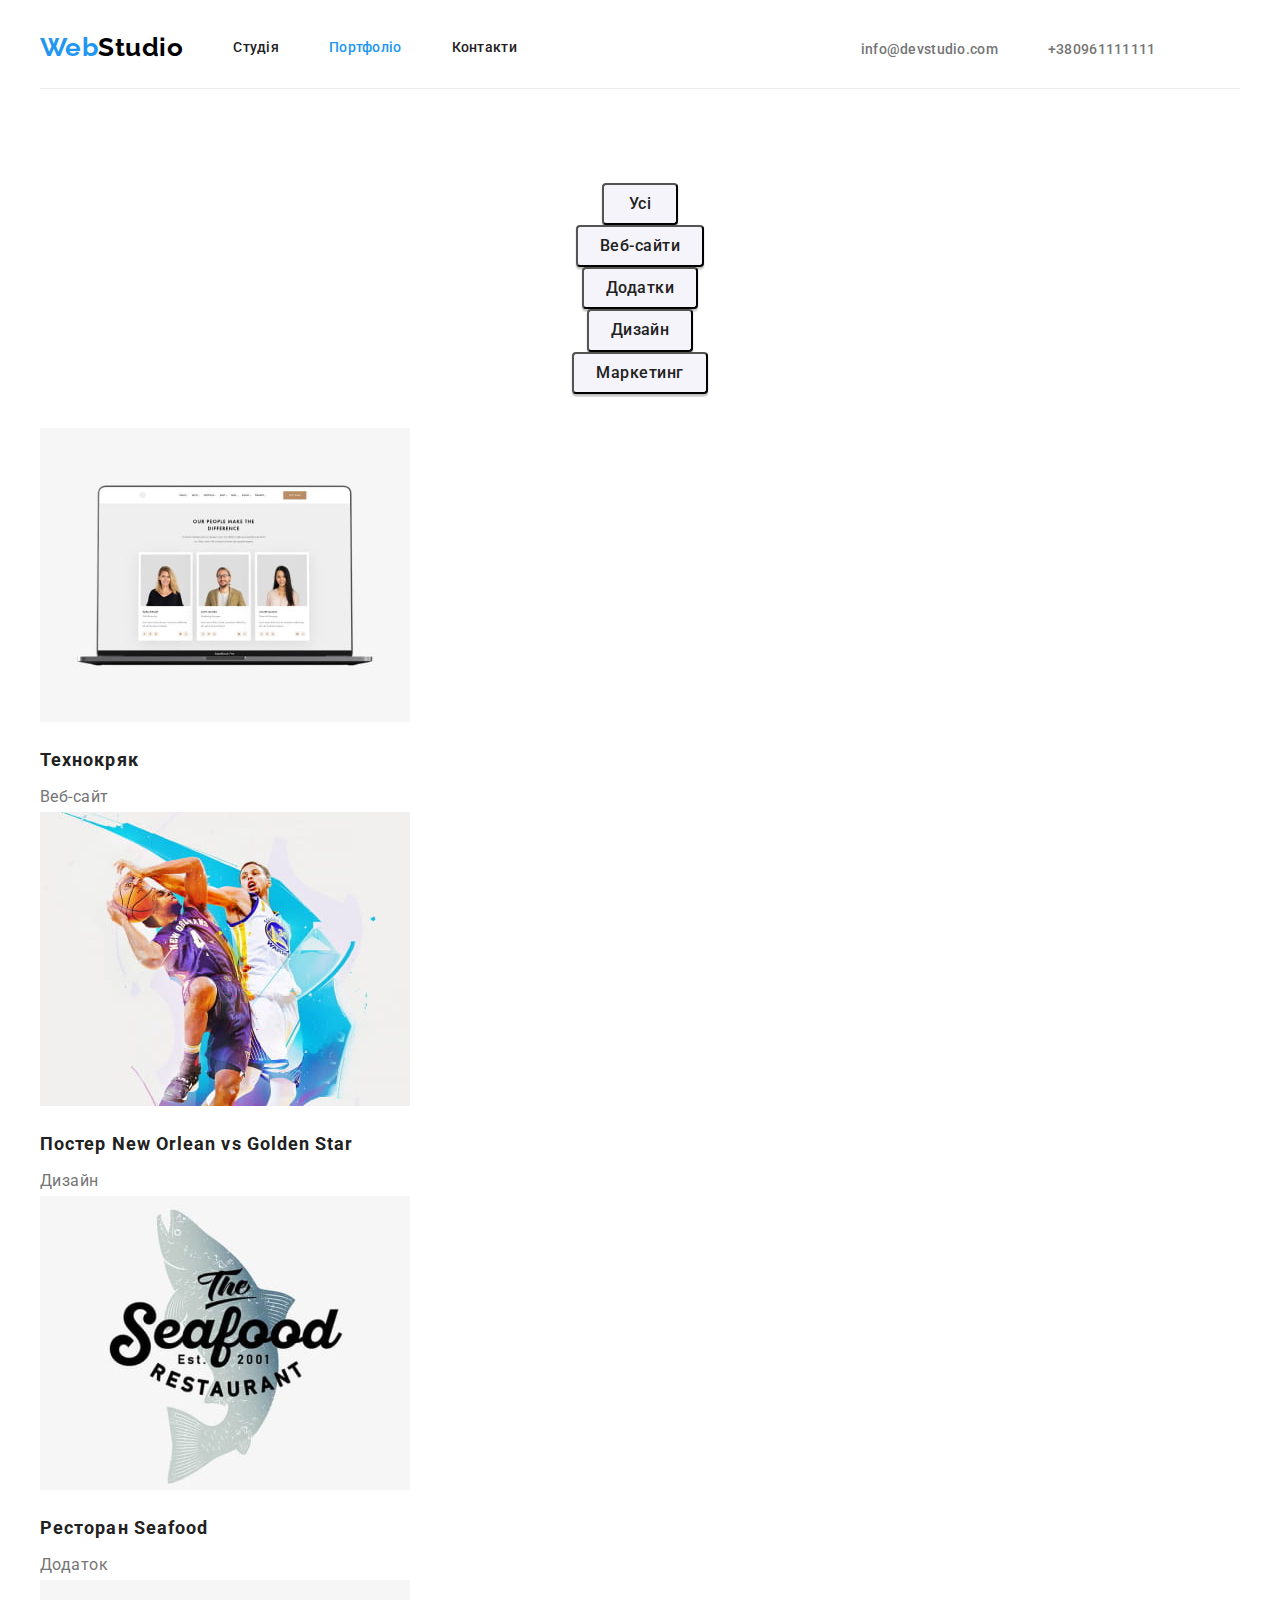
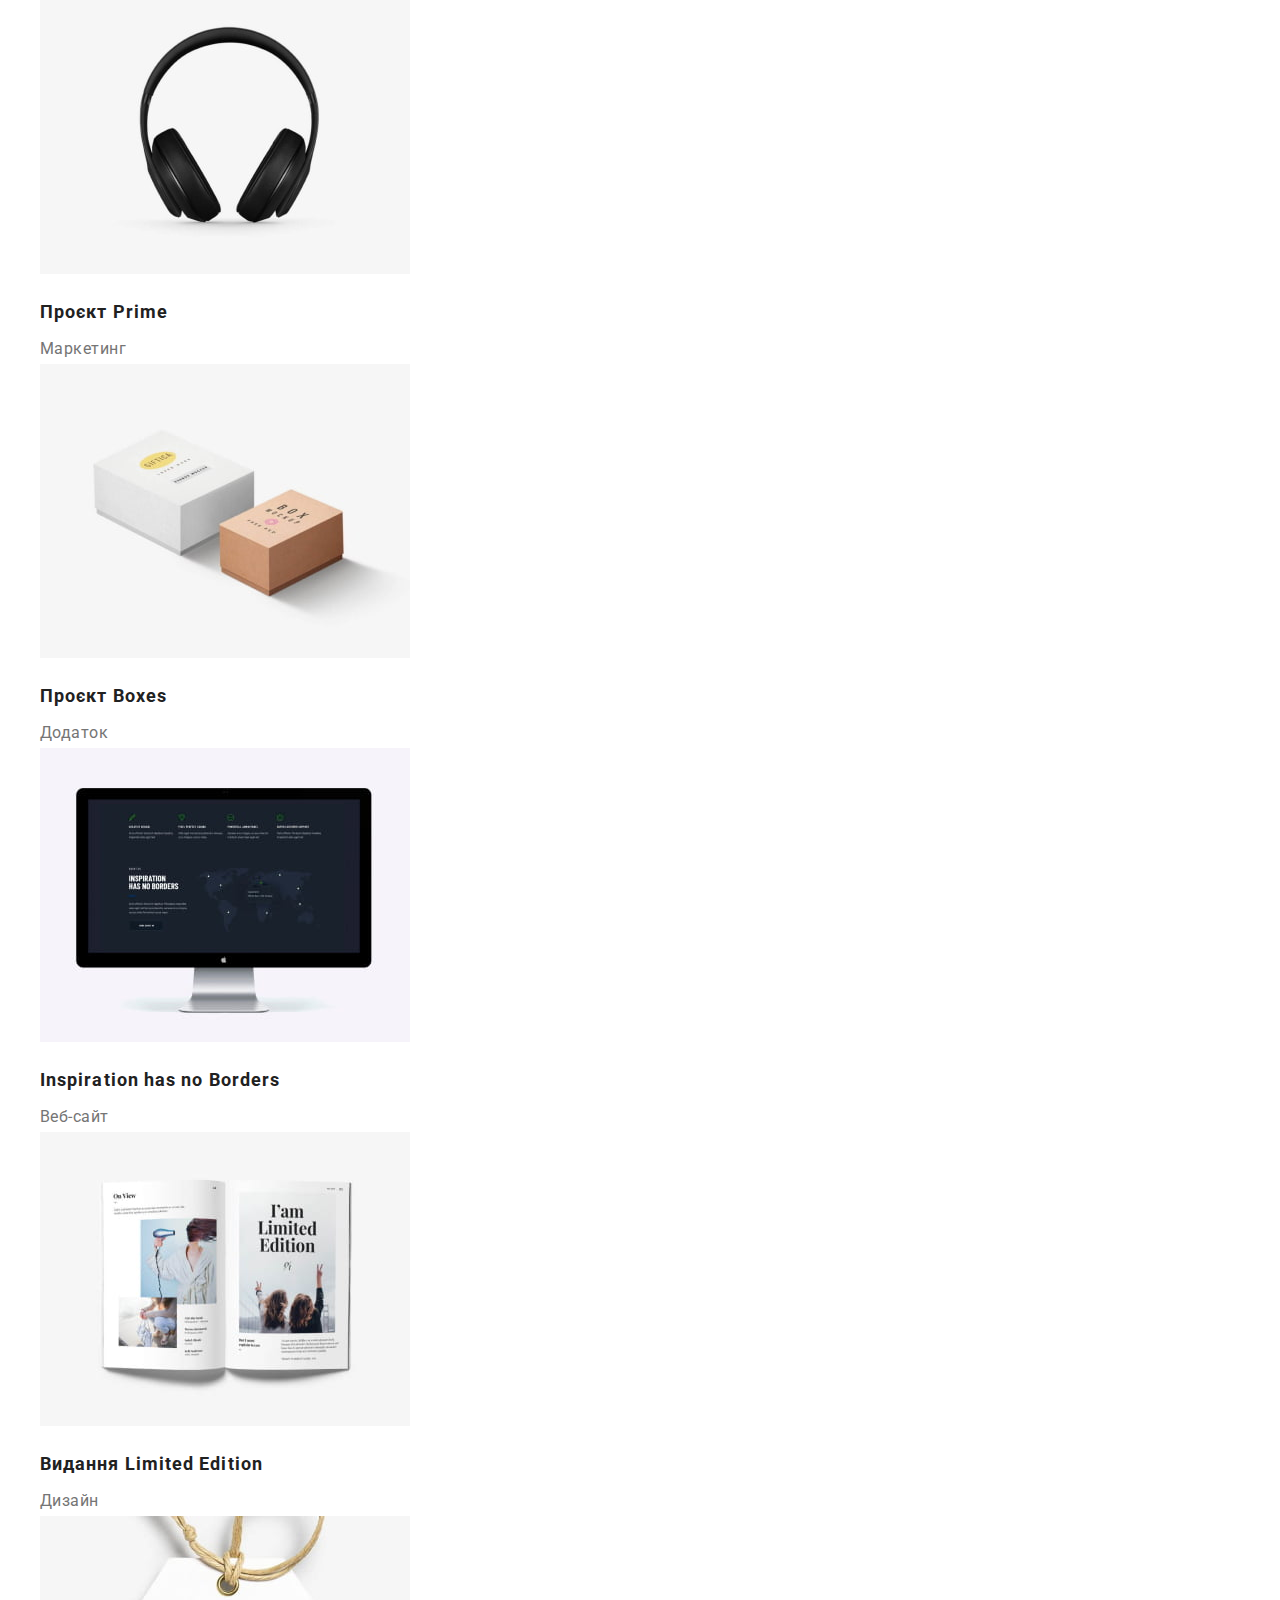
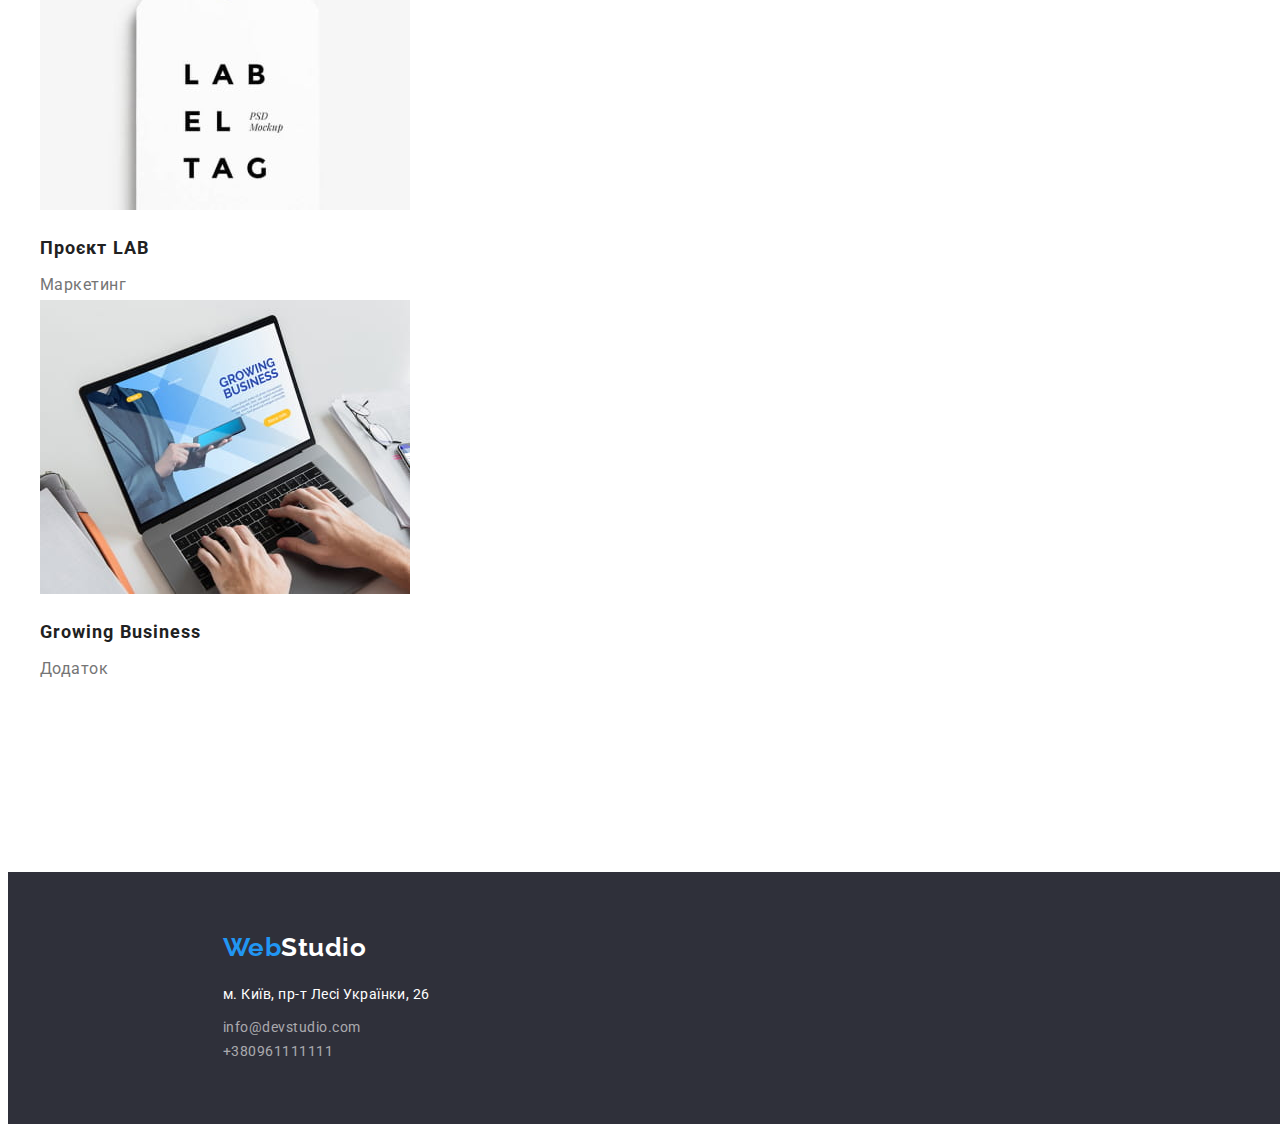
==== commit 7e5d73ef: "header flexbox" ====
--- a/portfolio.html
+++ b/portfolio.html
@@ -20,38 +20,38 @@
     <link rel="stylesheet" href="./css/styles.css" />
   </head>
   <body>
-    <!-- <div class="container"> -->
-      <header class="header-general">
-        <div class="nav">
-          <nav>
-            <a class="logo" href="./index.html"
-              ><p><span class="logo-web">Web</span>Studio</p></a
+
+    <header class="container praymery">
+      <div class="scrol">
+        <nav class="nav general-nav">
+          <a class="logo" href="./index.html"
+            ><p><span class="logo-web">Web</span>Studio</p></a
+          >
+          <ul class="site-nav general-nav">
+            <li class="scrol">
+              <a href="./index.html" >Студія</a>
+            </li>
+            <li class="scrol">
+              <a href="./portfolio.html" class="current">Портфоліо</a>
+            </li>
+            <li class="scrol"><a href="">Контакти</a></li>
+          </ul>
+        </nav>
+
+        <ul class="header-contacts">
+          <li class="scrol-contacts">
+            <a href="mailto:info@devstudio.com" class="contact-info"
+              >info@devstudio.com</a
             >
-            <ul class="site-nav">
-              <li><a href="./index.html" >Студія</a></li>
-              <li>
-                <a href="./portfolio.html" class="current">Портфоліо</a>
-              </li>
-              <li><a href="">Контакти</a></li>
-            </ul>
-          </nav>
-        <!-- </div> -->
-
-        <div class="header-contacts-div">
-          <ul class="header-contacts">
-            <li>
-              <a href="mailto:info@devstudio.com" class="contact-info"
-                >info@devstudio.com</a
-              >
-            </li>
-            <li>
-              <a href="tel:+380961111111" class="contact-info">+380961111111</a>
-            </li>
-          </ul>
-        </div>
-      </header>
-    </div>
-      <main>
+          </li>
+          <li class="scrol-contacts">
+            <a href="tel:+380961111111" class="contact-info">+380961111111</a>
+          </li>
+        </ul>
+      </div>
+    </header>
+
+    <main>
         <section>
           <h1 class="benefits">Приклади наших робіт</h1>
           <div class="container">          <div class="btn">
@@ -192,10 +192,12 @@
               </a>
             </li>
           </ul>
-        </section></div>
-
-      </main>
-
+        </section>
+      </div>
+
+    </main>
+
+    <div class="container last">
       <footer class="footer-general">
         <a href="./index.html" class="logo-footer"
           ><p><span class="logo-web">Web</span>Studio</p></a
@@ -219,5 +221,6 @@
         </address>
       </footer>
     </div>
+  
   </body>
 </html>
--- a/css/styles.css
+++ b/css/styles.css
@@ -1,6 +1,10 @@
 html {
     box-sizing: border-box;
 }
+
+/* Основные цвета #212121, #757575 /
+/* Цвета логотипа #2196F3, #000000, #ffffff */
+/* акцент #2196F3 */
 
 :root {
     --praymare-text-color: #757575;
@@ -14,12 +18,21 @@
     font-family: Roboto, sans-serif;
     background: #FFFFFF;
     color:var(--praymare-text-color);
-}
-/* Основные цвета #212121, #757575 /
-/* Цвета логотипа #2196F3, #000000, #ffffff */
-/* акцент #2196F3 */
+
+}
+
+h2,
+h3,
+h4,
+ul,
+p {
+    margin: 0;
+
+}
+
 
 .container {
+
     width: 1200px;
     padding-bottom: 94px;
     padding-top: 94px;
@@ -70,10 +83,45 @@
 .site-nav .current {
     color: var(--logo-akcent-color);
 }
-/* шапка, навигация, футер */
+
+/* шапка, навигация */
 /* підсвітка поточної сторінки */
 
+.header-contacts .scrol-contacts:nth-child(1) {
+    margin-right: 50px;
+}
+.site-nav li {
+    padding: 32px 0;
+}
+.scrol {
+    display: block;
+}
+.header-contacts {
+    align-items: center;
+    margin-left: 344px;
+}
+.scrol:not(:last-child) {
+    margin-right: 50px;
+}
+
+.praymery {
+    border-bottom: 1px solid #ECECEC;
+}
+
+.container.praymery {
+    padding: 0;
+}
+.scrol, .header-contacts, .general-nav  {
+    display: flex;
+}
+
+
 .logo {
+    display: block;
+    padding-top: 24px;
+    padding-bottom: 25px;
+    margin-right: 50px;
+
     font-family: Raleway, cursive;
     color: #000000;
     font-weight: 700;
@@ -87,7 +135,15 @@
     font-size: 26px;
     line-height: 1.2;
 }
+
+.nav li, .header-contacts li, .header-contacts {
+    padding-left: 0;
+}
+.site-nav.general-nav {
+    padding-left: 0;
+}
 .site-nav a{
+    
     font-weight: 500;
     font-size: 14px;
     line-height: 1.14;
@@ -103,13 +159,17 @@
 }
 
 /* головна частина */
+.container.secondary {
+    width: 1600px;
+}
 
 .title-section {
-    width: 1600px;
+    /* width: 1200px; */
     margin-top: 20px;
     margin-left: auto;
     margin-right: auto;
     margin-bottom: 74px;
+
     text-align: center;
     padding-top: 200px;
     padding-bottom: 200px;
@@ -118,8 +178,12 @@
 
 }
 .title {
+    width: 696px;
+    margin-left: auto;
+    margin-right: auto;
     margin-top: 0;
     margin-bottom: 30px;
+
     font-weight: 900;
     font-size: 44px;
     line-height: 1.36;
@@ -133,6 +197,7 @@
     padding: 10px 32px;
     cursor: pointer;
     min-width: 152px;
+    
     font-family: Roboto;
     font-weight: 700;
     font-size: 16px;
@@ -148,14 +213,16 @@
 }
 .titl-benefits {
     margin-bottom: 10px;
+
     width: 270px;
     font-size: 14px;
     line-height: 1.14;
-     color: var(--title-text-color);
+    color: var(--title-text-color);
     text-transform: uppercase;
 }
 .main-benefits {
     padding-left: 0;
+    display: flex;
 
 }
 
@@ -164,9 +231,7 @@
 .main-work {
     padding-left: 0;
 }
-.conteiner-work {
-    margin-bottom: 94px;
-}
+
 .descr-benefits {
     width: 270px;
     font-size: 14px;
@@ -184,15 +249,19 @@
     display: inline-block;
     padding-top: 94px;
 }
+
 .titl-main {
     margin-bottom: 50px;
+
     font-size: 36px;
     line-height: 1.17;
     text-align: center;
     color: var(--title-text-color);
 }
+
 .descr-job {
     margin-top: 10px;
+
     font-size: 16px;
     line-height: 1.19;
     text-align: center;
@@ -202,6 +271,7 @@
 .titl-name {
     margin-top: 30px;
     min-width: 104px;
+
     font-weight: 500;
     font-size: 16px;
     line-height: 1.19;
@@ -214,6 +284,7 @@
 .titl-portfolio {
     margin-bottom: 4px;
     min-width: 322px;
+
     color: var(--title-text-color);
     font-size: 18px;
     line-height: 2.0;
@@ -227,12 +298,10 @@
     display: block;
     /* border: 1px solid tomato; */
 }
-.examples-img {
-    padding-left: 0;
-}
-.portfolio-buttons {
-    padding-left: 0;
-}
+.examples-img, .portfolio-buttons {
+    padding-left: 0;
+}
+
 .button {
     box-sizing: border-box;
 }
@@ -243,7 +312,7 @@
     text-align: center;
 }
 
-.button.examples.all{
+.button.examples.all {
     min-width: 23px;
     padding: 6px 25px;
 
@@ -271,6 +340,7 @@
 
 .button.examples {
     padding: 6px 22px;
+
     cursor: pointer;
     letter-spacing: 0.03em;
     font-family: 'Roboto';
@@ -293,6 +363,7 @@
 
 .descr-type {
     min-width: 322px;
+
     color: var(--praymare-text-color);
     font-size: 16px;
     line-height: 1.88;
@@ -306,29 +377,42 @@
     font-style: italic;
 
 }
+
 .example-deskr {
     font-style: initial;
 }
 
 /* футер */
+.container.last {
+    padding-bottom: 0;
+    width: 1600px;
+}
 .contact-footer {
-    min-width: 231px;
+
+    ngmin-width: 231px;
     margin-bottom: 9px;
-
-}
+    padding-left: 0;
+    margin-left: 215px;
+    color: rgba(255, 255, 255, 0.6);
+
+}
+
+.contacts-footer {
+    padding-left: 0;
+} 
+
 .contact-descr {
     min-width: 231px;
     padding-left: 215px;
     margin-bottom: 9px;
 }
-.contacts-footer {
-    padding-left: 0;
-}
+
 .footer-general {
-    width: 1600px;
+    /* width: 1600px; */
     padding-bottom: 60px;
     margin-left: auto;
     margin-right: auto;
+
     background: #2F303A;
 }
 
@@ -345,6 +429,7 @@
     margin-left: 215px;
     display: block;
     padding-top: 60px;
+
     font-weight: 700;
     font-size: 26px;
     line-height: 1.2;
@@ -352,24 +437,12 @@
     color: var(--praymary-background-color);
 }
 
-.contact-footer {
-    margin-left: 215px;
-    color: rgba(255, 255, 255, 0.6);
-}
-
 .contact-footer:hover,
 .contact-footer:focus {
     color: var(--logo-akcent-color);
 }
-/* block layout */
-.header-general{
-    width: 1200px;
-    margin-left: auto;
-    margin-right: auto;
-}
-h2, h3, h4, ul, p {
-    margin: 0;
-}
-
-
-
+
+
+
+
+
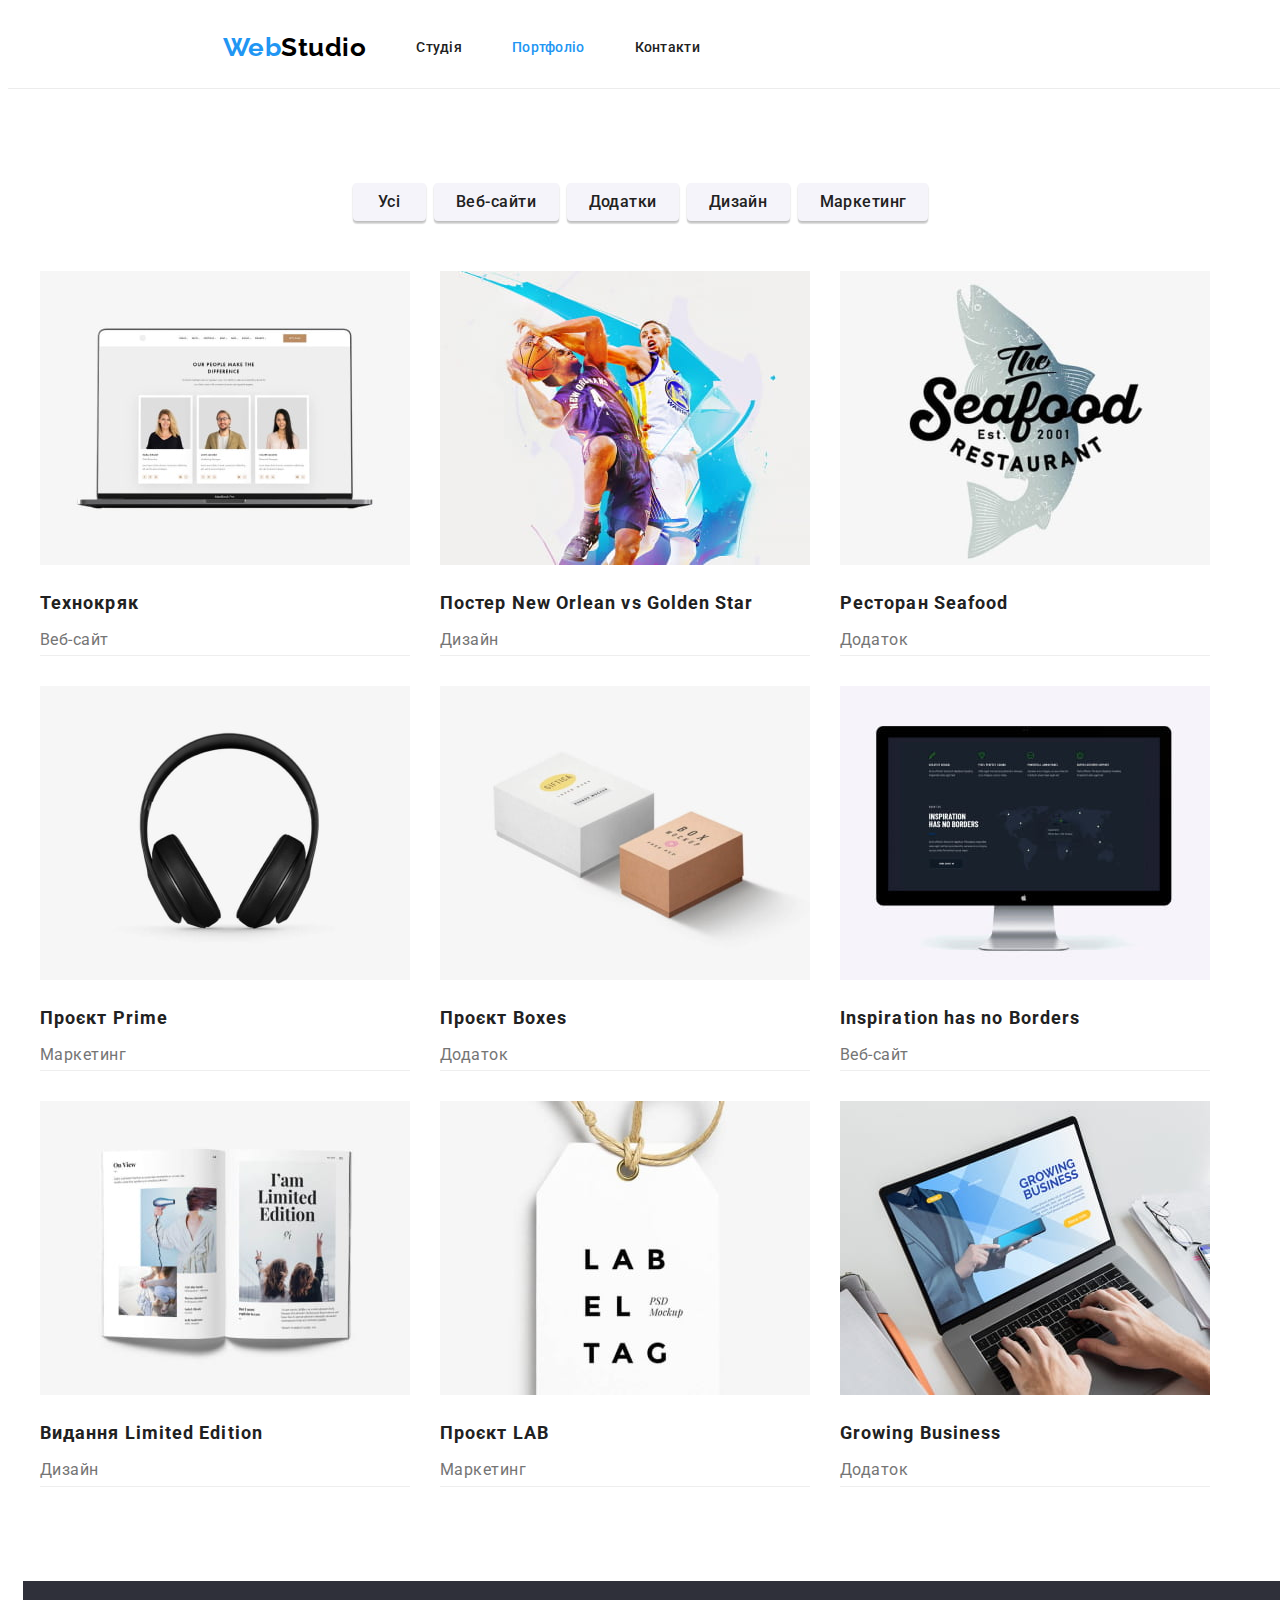
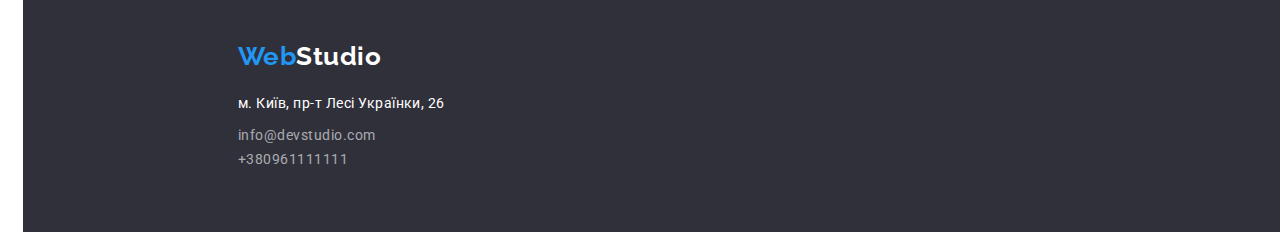
==== commit baefb43a: "after validation" ====
--- a/portfolio.html
+++ b/portfolio.html
@@ -20,7 +20,6 @@
     <link rel="stylesheet" href="./css/styles.css" />
   </head>
   <body>
-
     <header class="container praymery">
       <div class="scrol">
         <nav class="nav general-nav">
@@ -29,7 +28,7 @@
           >
           <ul class="site-nav general-nav">
             <li class="scrol">
-              <a href="./index.html" >Студія</a>
+              <a href="./index.html">Студія</a>
             </li>
             <li class="scrol">
               <a href="./portfolio.html" class="current">Портфоліо</a>
@@ -52,9 +51,10 @@
     </header>
 
     <main>
-        <section>
-          <h1 class="benefits">Приклади наших робіт</h1>
-          <div class="container">          <div class="btn">
+      <section>
+        <h1 class="benefits">Приклади наших робіт</h1>
+        <div class="container">
+          <div class="btn">
             <ul class="portfolio-buttons">
               <li>
                 <button type="button" class="button examples all">Усі</button>
@@ -85,7 +85,8 @@
           <ul class="examples-img">
             <li>
               <a href="">
-                <img class="img-portfolio"
+                <img
+                  class="img-portfolio"
                   src="./images/technoquackcompr.jpg"
                   alt="laptop with website on monitor"
                   width="370"
@@ -97,7 +98,8 @@
             </li>
             <li>
               <a href="">
-                <img class="img-portfolio"
+                <img
+                  class="img-portfolio"
                   src="./images/postercompr.jpg"
                   alt="poster with basketball players"
                   width="370"
@@ -109,7 +111,8 @@
             </li>
             <li>
               <a href="">
-                <img class="img-portfolio"
+                <img
+                  class="img-portfolio"
                   src="./images/restaurantcompr.jpg"
                   alt="restaurant logo"
                   width="370"
@@ -121,7 +124,8 @@
             </li>
             <li>
               <a href="">
-                <img class="img-portfolio"
+                <img
+                  class="img-portfolio"
                   src="./images/primecompr.jpg"
                   alt="headphone"
                   width="370"
@@ -133,7 +137,8 @@
             </li>
             <li>
               <a href="">
-                <img class="img-portfolio"
+                <img
+                  class="img-portfolio"
                   src="./images/boxescompr.jpg"
                   alt="two packing boxes"
                   width="370"
@@ -145,7 +150,8 @@
             </li>
             <li>
               <a href="">
-                <img class="img-portfolio"
+                <img
+                  class="img-portfolio"
                   src="./images/borderscompr.jpg"
                   alt="Apple computer"
                   width="370"
@@ -157,7 +163,8 @@
             </li>
             <li>
               <a href="">
-                <img class="img-portfolio"
+                <img
+                  class="img-portfolio"
                   src="./images/editioncompr.jpg"
                   alt="magazine spread"
                   width="370"
@@ -169,7 +176,8 @@
             </li>
             <li>
               <a href="">
-                <img class="img-portfolio"
+                <img
+                  class="img-portfolio"
                   src="./images/labcompr.jpg"
                   alt="label"
                   width="370"
@@ -181,7 +189,8 @@
             </li>
             <li>
               <a href="">
-                <img class="img-portfolio"
+                <img
+                  class="img-portfolio"
                   src="./images/growingcompr.jpg"
                   alt="workplace with laptop"
                   width="370"
@@ -192,9 +201,8 @@
               </a>
             </li>
           </ul>
-        </section>
-      </div>
-
+        </div>
+      </section>
     </main>
 
     <div class="container last">
@@ -221,6 +229,5 @@
         </address>
       </footer>
     </div>
-  
   </body>
 </html>
--- a/css/styles.css
+++ b/css/styles.css
@@ -36,9 +36,10 @@
     width: 1200px;
     padding-bottom: 94px;
     padding-top: 94px;
+    padding-right: 15px;
+    padding-left: 15px;
     margin-left: auto;
     margin-right: auto;
-    /* border: 1px solid tomato; */
 
 }
 
@@ -86,6 +87,11 @@
 
 /* шапка, навигация */
 /* підсвітка поточної сторінки */
+.container.secondery {
+    padding: 0;
+    width: 1600px;
+
+}
 
 .header-contacts .scrol-contacts:nth-child(1) {
     margin-right: 50px;
@@ -98,20 +104,29 @@
 }
 .header-contacts {
     align-items: center;
-    margin-left: 344px;
+    margin-left: auto;
+}
+.header-contacts li {
+    padding-left: 0;
 }
 .scrol:not(:last-child) {
     margin-right: 50px;
 }
 
+.container.praymery {
+    width: 1600px;
+    padding-left: 215px;
+    padding-right: 215px;
+}
 .praymery {
+    padding-top: 0;
+    padding-bottom: 0;
     border-bottom: 1px solid #ECECEC;
 }
 
-.container.praymery {
-    padding: 0;
-}
-.scrol, .header-contacts, .general-nav  {
+.scrol,
+.header-contacts,
+.general-nav  {
     display: flex;
 }
 
@@ -136,7 +151,9 @@
     line-height: 1.2;
 }
 
-.nav li, .header-contacts li, .header-contacts {
+.nav li,
+.header-contacts li,
+.header-contacts {
     padding-left: 0;
 }
 .site-nav.general-nav {
@@ -164,7 +181,6 @@
 }
 
 .title-section {
-    /* width: 1200px; */
     margin-top: 20px;
     margin-left: auto;
     margin-right: auto;
@@ -208,9 +224,12 @@
    }
 
 /* переваги */
-.conteiner-benefits {
-    margin-bottom: 94px;
-}
+
+.container.third {
+    padding-top: 0;
+    padding-bottom: 0;
+}
+
 .titl-benefits {
     margin-bottom: 10px;
 
@@ -220,16 +239,29 @@
     color: var(--title-text-color);
     text-transform: uppercase;
 }
+.main-benefits li:not(:last-child) {
+    margin-right: 30px;
+}
+
 .main-benefits {
     padding-left: 0;
     display: flex;
-
 }
 
 
 /* діяльність */
+.main-work li:not(:last-child) {
+    margin-right: 30px;
+}
+
 .main-work {
-    padding-left: 0;
+    display: flex;
+    padding-left: 0;
+   
+}
+
+.img-work {
+    margin-bottom: 0;
 }
 
 .descr-benefits {
@@ -239,9 +271,15 @@
 
    
 }
+
 /* команда */
 
+.team li:not(:last-child) {
+    margin-right: 30px;
+}
+
 .team {
+    display: flex;
     padding-left: 0%;
 }
 
@@ -281,6 +319,32 @@
 }
 
 /* портфолио button */
+.examples-img li {
+    border-bottom: 1px solid #EEEEEE;
+}
+
+.examples-img {
+    padding-left: 0;
+    display: flex;
+    flex-wrap: wrap;
+    gap: 30px;
+    flex-basis: 13.3%;
+}
+
+.button {
+    border: none;
+}
+
+.portfolio-buttons {
+    display: flex;
+    justify-content: center;
+    padding-left: 0;
+}
+
+.portfolio-buttons li:not(:last-child) {
+    margin-right: 8px;
+}
+
 .titl-portfolio {
     margin-bottom: 4px;
     min-width: 322px;
@@ -289,58 +353,53 @@
     font-size: 18px;
     line-height: 2.0;
     letter-spacing: 0.06em;
-    /* border: 1px solid tomato; */
-
-}
+
+}
+
 .img-portfolio {
     margin-bottom: 20px;
     margin-right: 0;
     display: block;
     /* border: 1px solid tomato; */
 }
-.examples-img, .portfolio-buttons {
-    padding-left: 0;
-}
+
 
 .button {
     box-sizing: border-box;
 }
+
 .btn {
-    margin-bottom: 34px;
+    margin-bottom: 50px;
     width: 1200px;
     display: inline-block;
     text-align: center;
 }
 
-.button.examples.all {
-    min-width: 23px;
-    padding: 6px 25px;
-
-}
 .all {
-    min-width: 73px;
-
+    width: 73px;
 }
 .web {
-    min-width: 125px;
-
-}
+    width: 125px;
+
+}
+
 .applications {
-    min-width: 112px;
-
-}
+    width: 112px;
+
+}
+
 .design {
-    min-width: 103px;
-
-}
+    width: 103px;
+
+}
+
 .marketing {
-    min-width: 130px;
+    width: 130px;
 
 } 
 
 .button.examples {
     padding: 6px 22px;
-
     cursor: pointer;
     letter-spacing: 0.03em;
     font-family: 'Roboto';
@@ -384,9 +443,11 @@
 
 /* футер */
 .container.last {
+    padding-top: 0;
     padding-bottom: 0;
     width: 1600px;
 }
+
 .contact-footer {
 
     ngmin-width: 231px;
@@ -408,7 +469,6 @@
 }
 
 .footer-general {
-    /* width: 1600px; */
     padding-bottom: 60px;
     margin-left: auto;
     margin-right: auto;
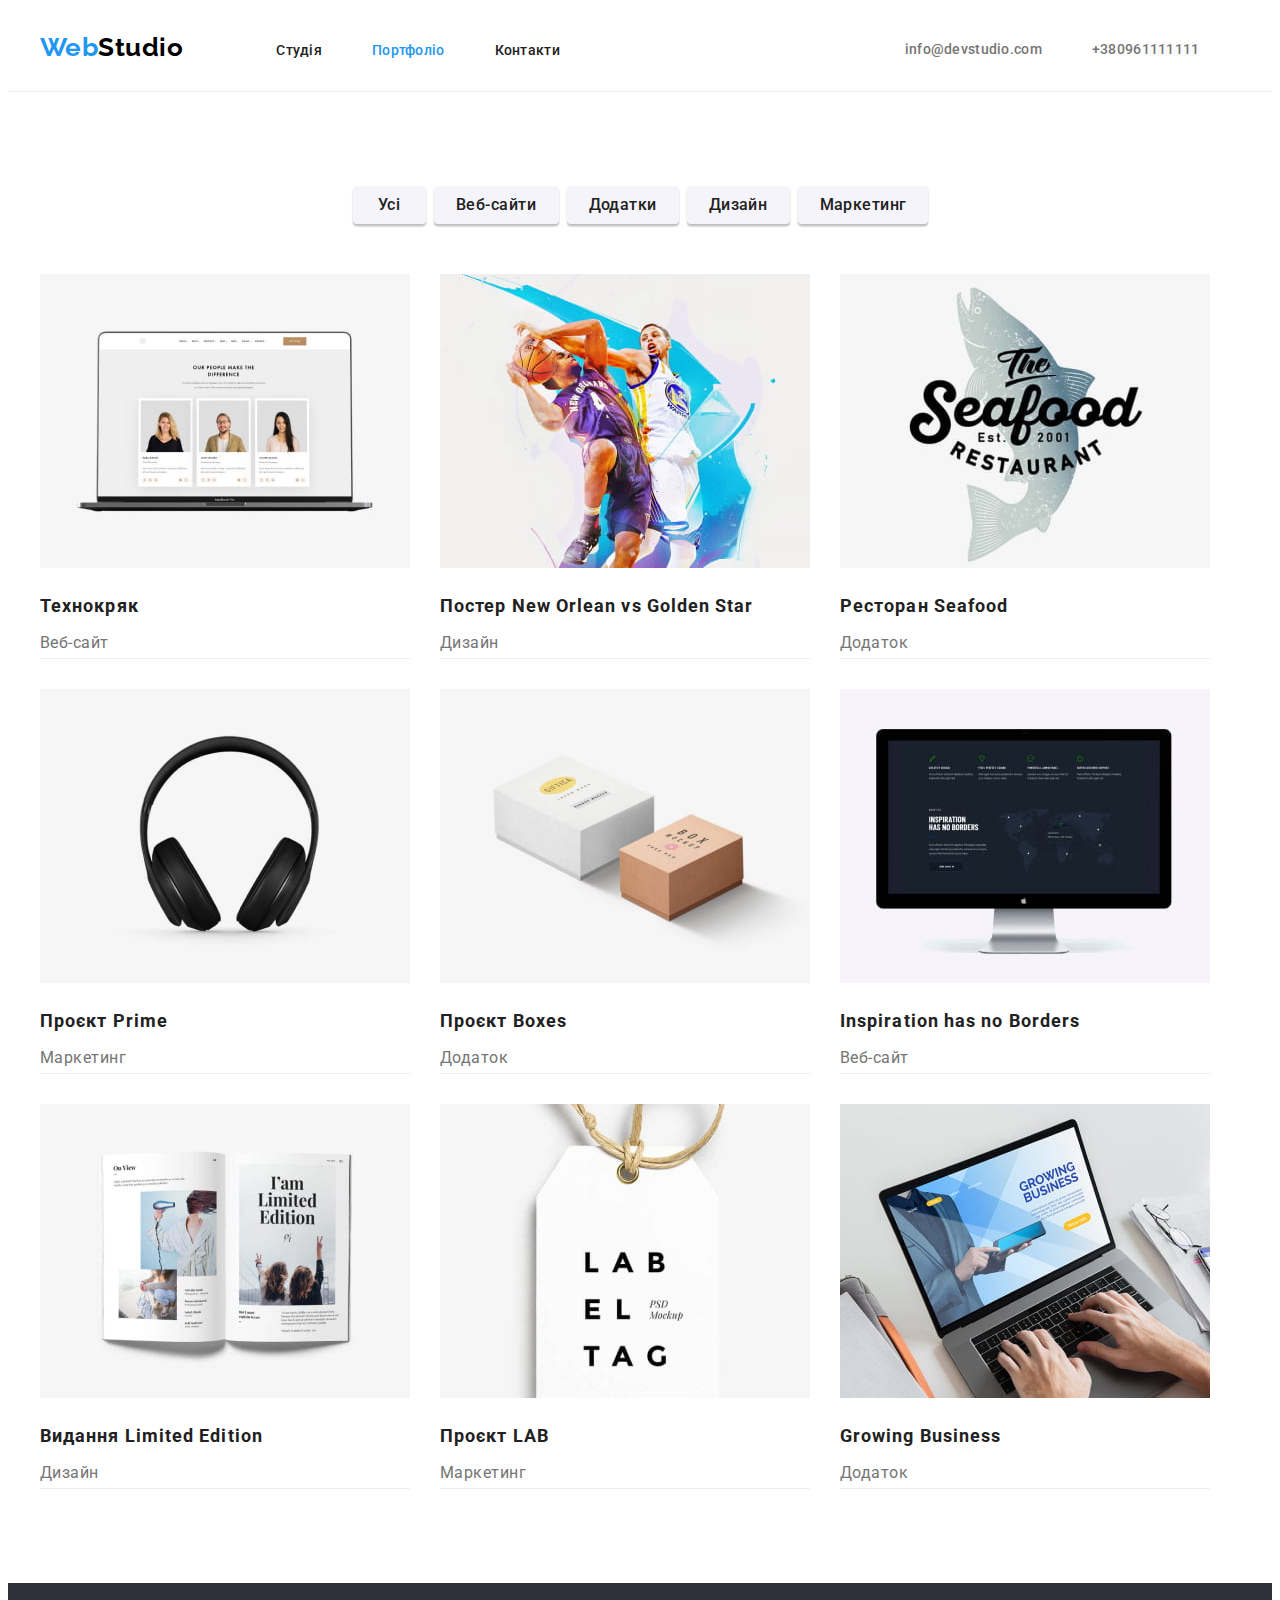
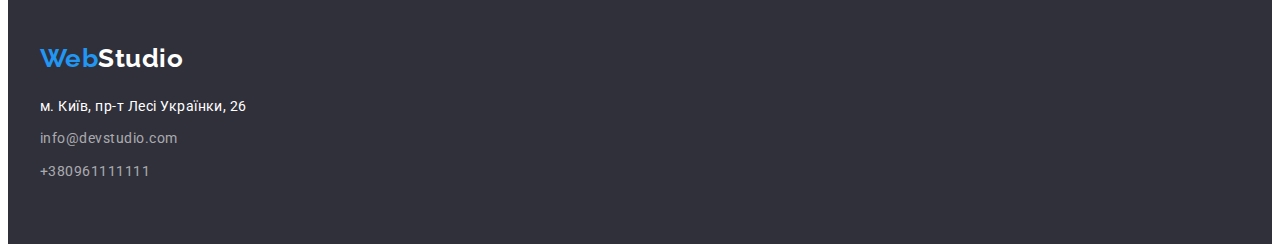
==== commit 40a06e50: "section adjustments" ====
--- a/portfolio.html
+++ b/portfolio.html
@@ -20,30 +20,28 @@
     <link rel="stylesheet" href="./css/styles.css" />
   </head>
   <body>
-    <header class="container praymery">
-      <div class="scrol">
+    <header class="site-header">
+      <div class="container link-header">
         <nav class="nav general-nav">
           <a class="logo" href="./index.html"
             ><p><span class="logo-web">Web</span>Studio</p></a
           >
           <ul class="site-nav general-nav">
-            <li class="scrol">
-              <a href="./index.html">Студія</a>
-            </li>
-            <li class="scrol">
-              <a href="./portfolio.html" class="current">Портфоліо</a>
-            </li>
-            <li class="scrol"><a href="">Контакти</a></li>
+            <li class="nav-list">
+              <a class="nav-link" href="./index.html">Студія</a>
+            </li>
+            <li class="nav-list">
+              <a class="nav-link current" href="./portfolio.html">Портфоліо</a>
+            </li>
+            <li class="nav-list"><a class="nav-link" href="">Контакти</a></li>
           </ul>
         </nav>
 
         <ul class="header-contacts">
-          <li class="scrol-contacts">
-            <a href="mailto:info@devstudio.com" class="contact-info"
-              >info@devstudio.com</a
-            >
+          <li class="contact">
+            <a href="mailto:info@devstudio.com" class="contact-info">info@devstudio.com</a>
           </li>
-          <li class="scrol-contacts">
+          <li class="contact">
             <a href="tel:+380961111111" class="contact-info">+380961111111</a>
           </li>
         </ul>
@@ -60,31 +58,23 @@
                 <button type="button" class="button examples all">Усі</button>
               </li>
               <li>
-                <button type="button" class="button examples web">
-                  Веб-сайти
-                </button>
-              </li>
-              <li>
-                <button type="button" class="button examples applications">
-                  Додатки
-                </button>
-              </li>
-              <li>
-                <button type="button" class="button examples design">
-                  Дизайн
-                </button>
-              </li>
-              <li>
-                <button type="button" class="button examples marketing">
-                  Маркетинг
-                </button>
+                <button type="button" class="button examples web">Веб-сайти</button>
+              </li>
+              <li>
+                <button type="button" class="button examples applications">Додатки</button>
+              </li>
+              <li>
+                <button type="button" class="button examples design">Дизайн</button>
+              </li>
+              <li>
+                <button type="button" class="button examples marketing">Маркетинг</button>
               </li>
             </ul>
           </div>
 
           <ul class="examples-img">
             <li>
-              <a href="">
+              <a class="examples-link" href="">
                 <img
                   class="img-portfolio"
                   src="./images/technoquackcompr.jpg"
@@ -97,7 +87,7 @@
               </a>
             </li>
             <li>
-              <a href="">
+              <a class="examples-link" href="">
                 <img
                   class="img-portfolio"
                   src="./images/postercompr.jpg"
@@ -110,7 +100,7 @@
               </a>
             </li>
             <li>
-              <a href="">
+              <a class="examples-link" href="">
                 <img
                   class="img-portfolio"
                   src="./images/restaurantcompr.jpg"
@@ -123,7 +113,7 @@
               </a>
             </li>
             <li>
-              <a href="">
+              <a class="examples-link" href="">
                 <img
                   class="img-portfolio"
                   src="./images/primecompr.jpg"
@@ -136,7 +126,7 @@
               </a>
             </li>
             <li>
-              <a href="">
+              <a class="examples-link" href="">
                 <img
                   class="img-portfolio"
                   src="./images/boxescompr.jpg"
@@ -149,7 +139,7 @@
               </a>
             </li>
             <li>
-              <a href="">
+              <a class="examples-link" href="">
                 <img
                   class="img-portfolio"
                   src="./images/borderscompr.jpg"
@@ -162,7 +152,7 @@
               </a>
             </li>
             <li>
-              <a href="">
+              <a class="examples-link" href="">
                 <img
                   class="img-portfolio"
                   src="./images/editioncompr.jpg"
@@ -175,7 +165,7 @@
               </a>
             </li>
             <li>
-              <a href="">
+              <a class="examples-link" href="">
                 <img
                   class="img-portfolio"
                   src="./images/labcompr.jpg"
@@ -188,7 +178,7 @@
               </a>
             </li>
             <li>
-              <a href="">
+              <a class="examples-link" href="">
                 <img
                   class="img-portfolio"
                   src="./images/growingcompr.jpg"
@@ -205,29 +195,25 @@
       </section>
     </main>
 
-    <div class="container last">
-      <footer class="footer-general">
+    <footer class="footer-general">
+      <div class="container footer-site">
         <a href="./index.html" class="logo-footer"
           ><p><span class="logo-web">Web</span>Studio</p></a
         >
         <address class="contact">
           <ul class="contacts-footer">
-            <li>
+            <li class="contact-list">
               <p class="contact-descr">м. Київ, пр-т Лесі Українки, 26</p>
             </li>
-            <li>
-              <a href="mailto:info@devstudio.com" class="contact-footer"
-                >info@devstudio.com</a
-              >
-            </li>
-            <li>
-              <a href="tel:+380961111111" class="contact-footer"
-                >+380961111111</a
-              >
+            <li class="contact-list">
+              <a href="mailto:info@devstudio.com" class="contact-footer">info@devstudio.com</a>
+            </li>
+            <li class="contact-list">
+              <a href="tel:+380961111111" class="contact-footer">+380961111111</a>
             </li>
           </ul>
         </address>
-      </footer>
-    </div>
+      </div>
+    </footer>
   </body>
 </html>
--- a/css/styles.css
+++ b/css/styles.css
@@ -65,10 +65,11 @@
     list-style: none;
 }
 
-nav a,
-footer a,
-.examples-img a,
-.header-contacts a {
+.nav .logo,
+.site-nav .nav-link,
+.footer-general .logo-footer,
+.examples-img .examples-link,
+.header-contacts .contact-info {
     text-decoration: none;
 }
 
@@ -81,22 +82,16 @@
 .site-nav a:hover,
 .site-nav a:focus, 
 .site-nav a:active,
-.site-nav .current {
+.site-nav.general-nav .current {
     color: var(--logo-akcent-color);
 }
 
 /* шапка, навигация */
-/* підсвітка поточної сторінки */
-.container.secondery {
-    padding: 0;
-    width: 1600px;
-
-}
-
-.header-contacts .scrol-contacts:nth-child(1) {
+
+.header-contacts .contact:nth-child(1) {
     margin-right: 50px;
 }
-.site-nav li {
+.site-nav .nav-list {
     padding: 32px 0;
 }
 .scrol {
@@ -104,28 +99,39 @@
 }
 .header-contacts {
     align-items: center;
+    margin-left: 345px;
+}
+.header-contacts li {
+    padding-left: 0;
+}
+.nav-list:not(:last-child) {
+    margin-right: 50px;
+}
+
+.container {
+    width: 1200px;
     margin-left: auto;
-}
-.header-contacts li {
-    padding-left: 0;
-}
-.scrol:not(:last-child) {
-    margin-right: 50px;
-}
-
-.container.praymery {
-    width: 1600px;
-    padding-left: 215px;
-    padding-right: 215px;
-}
-.praymery {
+    margin-right: auto;
+
+}
+
+.link-header {
     padding-top: 0;
     padding-bottom: 0;
+}
+
+.site-header {
+
     border-bottom: 1px solid #ECECEC;
 }
 
-.scrol,
+.link-conteiner {
+    justify-content: center;
+}
+
+.link-conteiner,
 .header-contacts,
+.link-header,
 .general-nav  {
     display: flex;
 }
@@ -135,7 +141,8 @@
     display: block;
     padding-top: 24px;
     padding-bottom: 25px;
-    margin-right: 50px;
+    margin-right: 93px;
+    margin-left: 0;
 
     font-family: Raleway, cursive;
     color: #000000;
@@ -151,15 +158,15 @@
     line-height: 1.2;
 }
 
-.nav li,
-.header-contacts li,
+.nav .nav-list,
+.header-contacts .contact,
 .header-contacts {
     padding-left: 0;
 }
 .site-nav.general-nav {
     padding-left: 0;
 }
-.site-nav a{
+.site-nav .nav-link{
     
     font-weight: 500;
     font-size: 14px;
@@ -176,19 +183,16 @@
 }
 
 /* головна частина */
-.container.secondary {
-    width: 1600px;
-}
+
 
 .title-section {
+    /* width: 1200px; */
     margin-top: 20px;
-    margin-left: auto;
-    margin-right: auto;
+    /* margin-left: auto; */
+    /* margin-right: auto; */
     margin-bottom: 74px;
 
     text-align: center;
-    padding-top: 200px;
-    padding-bottom: 200px;
     background: #2F303A;
    
 
@@ -225,11 +229,6 @@
 
 /* переваги */
 
-.container.third {
-    padding-top: 0;
-    padding-bottom: 0;
-}
-
 .titl-benefits {
     margin-bottom: 10px;
 
@@ -442,41 +441,50 @@
 }
 
 /* футер */
-.container.last {
+
+
+.contact-footer {
+    text-decoration: none;
+    min-width: 231px;
+    margin-bottom: 9px;
+    padding-left: 0;
+    margin-left: 0;
+    color: rgba(255, 255, 255, 0.6);
+
+}
+
+.contacts-footer {
+    padding-left: 0;
+} 
+
+.contact-descr {
+    min-width: 231px;
+    padding-left: 0;
+    margin-bottom: 9px;
+}
+
+.container.footer-site {
     padding-top: 0;
     padding-bottom: 0;
-    width: 1600px;
-}
-
-.contact-footer {
-
-    ngmin-width: 231px;
+}
+
+.footer-general {
+    padding-top: 60px;
+    padding-bottom: 60px;
+
+    background: #2F303A;
+}
+
+.contact-list {
+    padding: 0;
+    margin: 0;
+}
+
+.contacts-footer .contact-list:not(:last-child) {
     margin-bottom: 9px;
-    padding-left: 0;
-    margin-left: 215px;
-    color: rgba(255, 255, 255, 0.6);
-
-}
-
-.contacts-footer {
-    padding-left: 0;
-} 
-
-.contact-descr {
-    min-width: 231px;
-    padding-left: 215px;
-    margin-bottom: 9px;
-}
-
-.footer-general {
-    padding-bottom: 60px;
-    margin-left: auto;
-    margin-right: auto;
-
-    background: #2F303A;
-}
-
+}
 .contact {
+
     font-style: normal;
     font-size: 14px;
     line-height: 1.7;
@@ -486,10 +494,9 @@
 
 .logo-footer {
     margin-bottom: 20px;
-    margin-left: 215px;
+    margin-left: 0;
     display: block;
-    padding-top: 60px;
-
+   
     font-weight: 700;
     font-size: 26px;
     line-height: 1.2;
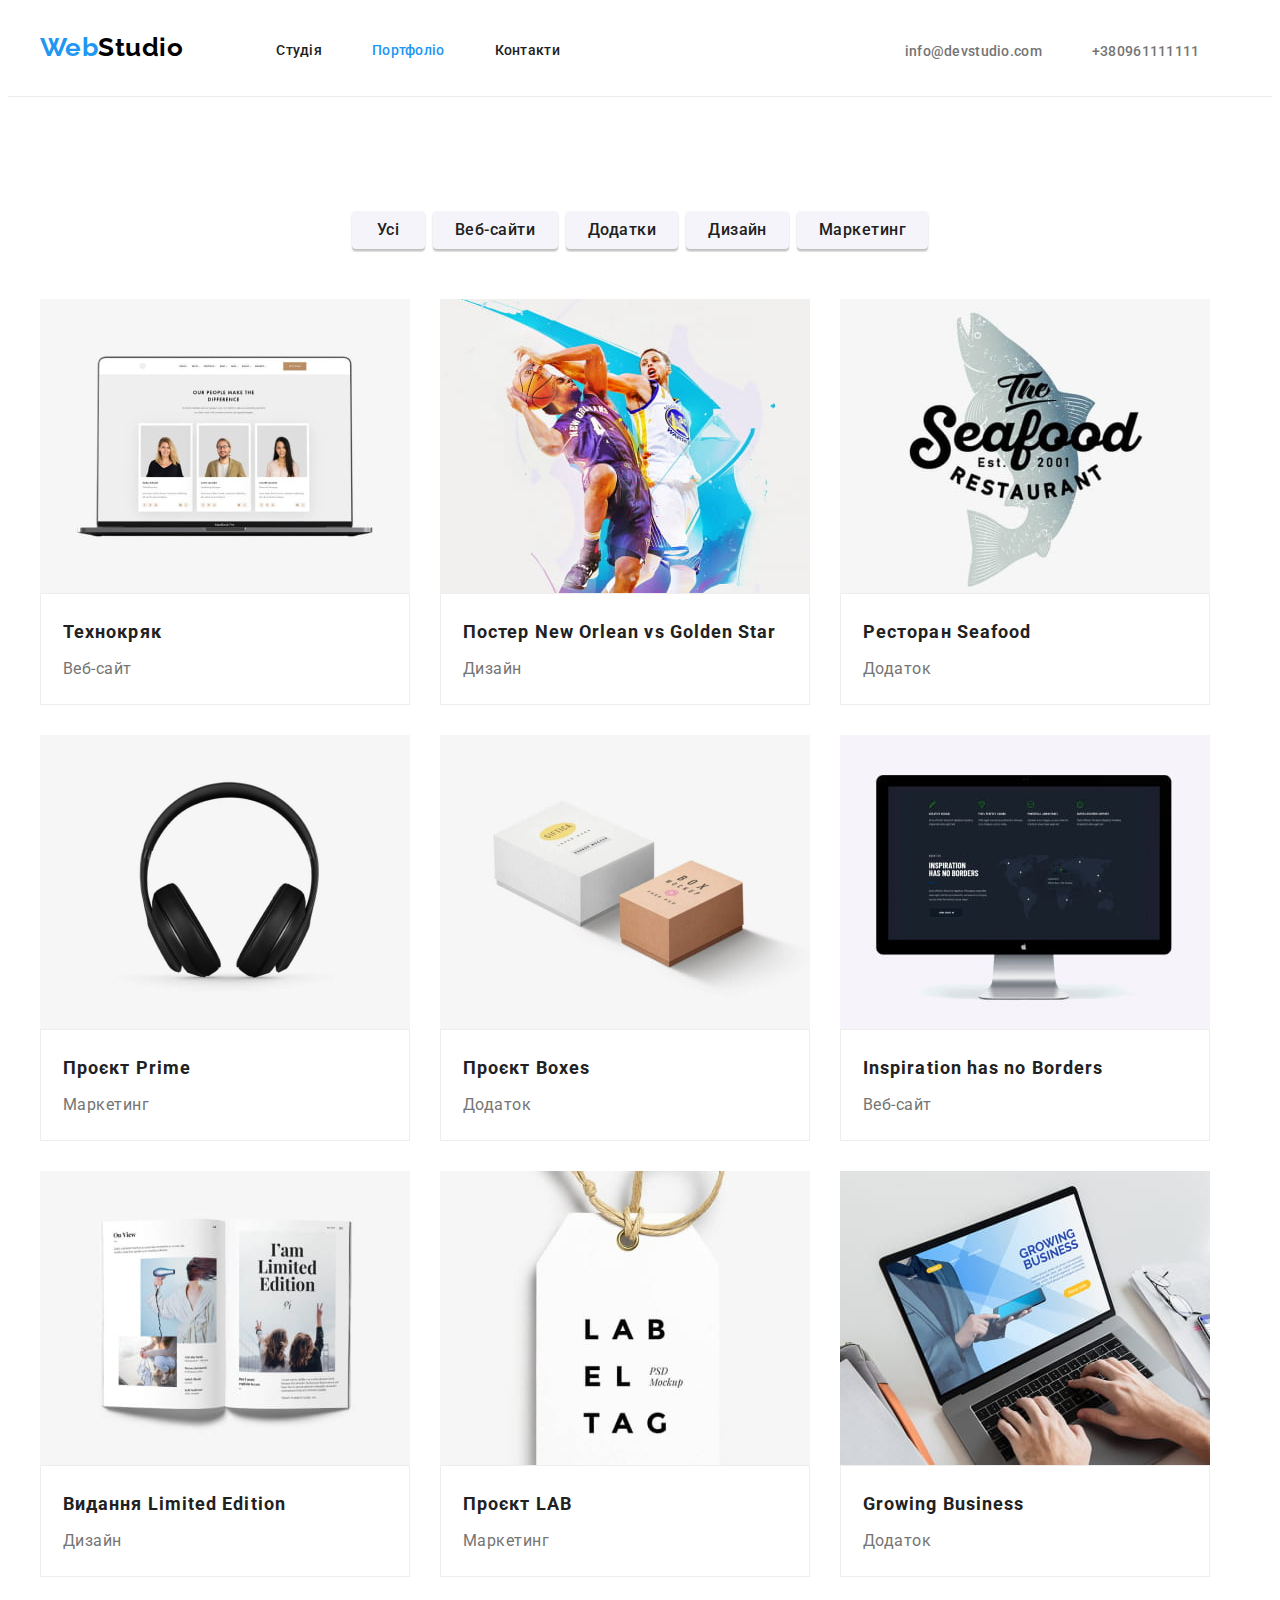
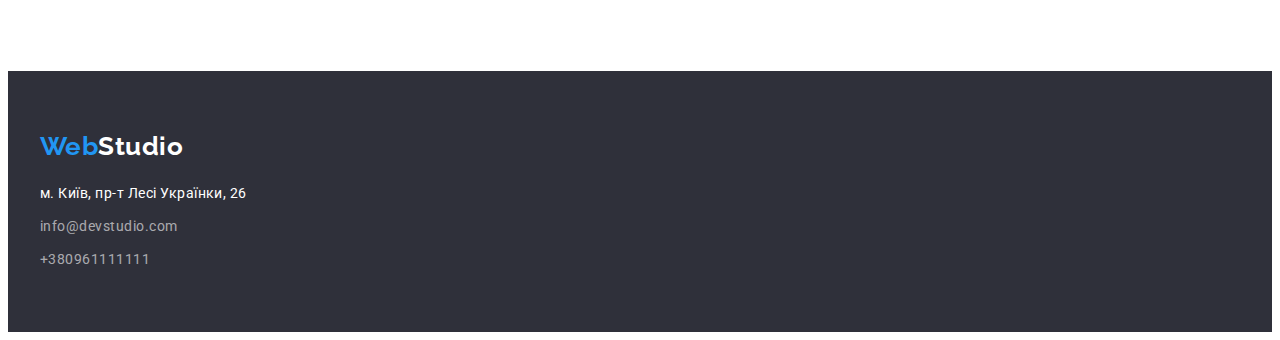
==== commit 5fe8b9d2: "исправление ошибок" ====
--- a/portfolio.html
+++ b/portfolio.html
@@ -49,7 +49,7 @@
     </header>
 
     <main>
-      <section>
+      <section class="section">
         <h1 class="benefits">Приклади наших робіт</h1>
         <div class="container">
           <div class="btn">
@@ -82,8 +82,10 @@
                   width="370"
                   height="294"
                 />
-                <h2 class="titl-portfolio">Технокряк</h2>
-                <p class="descr-type">Веб-сайт</p>
+                <div class="list-portfolio">
+                  <h2 class="titl-portfolio">Технокряк</h2>
+                  <p class="descr-type">Веб-сайт</p>
+                </div>
               </a>
             </li>
             <li>
@@ -95,8 +97,10 @@
                   width="370"
                   height="294"
                 />
-                <h2 class="titl-portfolio">Постер New Orlean vs Golden Star</h2>
-                <p class="descr-type">Дизайн</p>
+                <div class="list-portfolio">
+                  <h2 class="titl-portfolio">Постер New Orlean vs Golden Star</h2>
+                  <p class="descr-type">Дизайн</p>
+                </div>
               </a>
             </li>
             <li>
@@ -108,8 +112,10 @@
                   width="370"
                   height="294"
                 />
-                <h2 class="titl-portfolio">Ресторан Seafood</h2>
-                <p class="descr-type">Додаток</p>
+                <div class="list-portfolio">
+                  <h2 class="titl-portfolio">Ресторан Seafood</h2>
+                  <p class="descr-type">Додаток</p>
+                </div>
               </a>
             </li>
             <li>
@@ -121,8 +127,10 @@
                   width="370"
                   height="294"
                 />
-                <h2 class="titl-portfolio">Проєкт Prime</h2>
-                <p class="descr-type">Маркетинг</p>
+                <div class="list-portfolio">
+                  <h2 class="titl-portfolio">Проєкт Prime</h2>
+                  <p class="descr-type">Маркетинг</p>
+                </div>
               </a>
             </li>
             <li>
@@ -134,8 +142,10 @@
                   width="370"
                   height="294"
                 />
-                <h2 class="titl-portfolio">Проєкт Boxes</h2>
-                <p class="descr-type">Додаток</p>
+                <div class="list-portfolio">
+                  <h2 class="titl-portfolio">Проєкт Boxes</h2>
+                  <p class="descr-type">Додаток</p>
+                </div>
               </a>
             </li>
             <li>
@@ -147,8 +157,10 @@
                   width="370"
                   height="294"
                 />
-                <h2 class="titl-portfolio">Inspiration has no Borders</h2>
-                <p class="descr-type">Веб-сайт</p>
+                <div class="list-portfolio">
+                  <h2 class="titl-portfolio">Inspiration has no Borders</h2>
+                  <p class="descr-type">Веб-сайт</p>
+                </div>
               </a>
             </li>
             <li>
@@ -160,8 +172,10 @@
                   width="370"
                   height="294"
                 />
-                <h2 class="titl-portfolio">Видання Limited Edition</h2>
-                <p class="descr-type">Дизайн</p>
+                <div class="list-portfolio">
+                  <h2 class="titl-portfolio">Видання Limited Edition</h2>
+                  <p class="descr-type">Дизайн</p>
+                </div>
               </a>
             </li>
             <li>
@@ -173,8 +187,10 @@
                   width="370"
                   height="294"
                 />
-                <h2 class="titl-portfolio">Проєкт LAB</h2>
-                <p class="descr-type">Маркетинг</p>
+                <div class="list-portfolio">
+                  <h2 class="titl-portfolio">Проєкт LAB</h2>
+                  <p class="descr-type">Маркетинг</p>
+                </div>
               </a>
             </li>
             <li>
@@ -186,8 +202,10 @@
                   width="370"
                   height="294"
                 />
-                <h2 class="titl-portfolio">Growing Business</h2>
-                <p class="descr-type">Додаток</p>
+                <div class="list-portfolio">
+                  <h2 class="titl-portfolio">Growing Business</h2>
+                  <p class="descr-type">Додаток</p>
+                </div>
               </a>
             </li>
           </ul>
--- a/css/styles.css
+++ b/css/styles.css
@@ -2,9 +2,6 @@
     box-sizing: border-box;
 }
 
-/* Основные цвета #212121, #757575 /
-/* Цвета логотипа #2196F3, #000000, #ffffff */
-/* акцент #2196F3 */
 
 :root {
     --praymare-text-color: #757575;
@@ -12,13 +9,17 @@
     --logo-akcent-color: #2196F3;
     --praymary-background-color: #FFFFFF;
     --button-background-color: #F5F4FA;
+    --portfolio-border-color: #EEEEEE;
+    --header-border-color: #ECECEC;
+    --logo-text-color: #000000;
+    --hero-background-color: #2F303A;
+
 }
 body {
     letter-spacing: 0.03em;
     font-family: Roboto, sans-serif;
-    background: #FFFFFF;
+    background-color:var(--praymary-background-color);
     color:var(--praymare-text-color);
-
 }
 
 h2,
@@ -27,23 +28,22 @@
 ul,
 p {
     margin: 0;
-
-}
-
-
-.container {
-
-    width: 1200px;
+}
+
+.section {
     padding-bottom: 94px;
     padding-top: 94px;
+}
+
+.container {
+    width: 1200px;
     padding-right: 15px;
     padding-left: 15px;
     margin-left: auto;
     margin-right: auto;
-
-}
-
-/* скрыть h2 Переваги компанії */
+}
+
+/* скрыть h2 Переваги компанії, Портфолио */
 .benefits {
     color: transparent;
     width: 0;
@@ -55,7 +55,6 @@
 
 /* Убираем подчёркивание */
 .site-nav,
-.header-contacts,
 .portfolio-buttons,
 .examples-img,
 .contacts-footer,
@@ -66,7 +65,6 @@
 }
 
 .nav .logo,
-.site-nav .nav-link,
 .footer-general .logo-footer,
 .examples-img .examples-link,
 .header-contacts .contact-info {
@@ -94,44 +92,37 @@
 .site-nav .nav-list {
     padding: 32px 0;
 }
-.scrol {
-    display: block;
-}
+
 .header-contacts {
+    display: flex;
     align-items: center;
     margin-left: 345px;
-}
-.header-contacts li {
-    padding-left: 0;
+    padding-left: 0;
+    list-style: none;
+}
+.header-contacts .contact {
+    padding: 32px 0;
 }
 .nav-list:not(:last-child) {
     margin-right: 50px;
 }
 
-.container {
-    width: 1200px;
-    margin-left: auto;
-    margin-right: auto;
-
-}
-
 .link-header {
+    display: flex;
     padding-top: 0;
     padding-bottom: 0;
 }
 
 .site-header {
-
-    border-bottom: 1px solid #ECECEC;
+    margin-bottom: 20px;
+    border-bottom: 1px solid var(--header-border-color);
 }
 
 .link-conteiner {
+    display: flex;
     justify-content: center;
 }
 
-.link-conteiner,
-.header-contacts,
-.link-header,
 .general-nav  {
     display: flex;
 }
@@ -145,34 +136,29 @@
     margin-left: 0;
 
     font-family: Raleway, cursive;
-    color: #000000;
+    color: var(--logo-text-color);
     font-weight: 700;
     font-size: 26px;
     line-height: 1.2;
 }
+
 .logo-web {
-    font-family: Raleway, cursive;
     color: var(--logo-akcent-color);
-    font-weight: 700;
-    font-size: 26px;
-    line-height: 1.2;
-}
-
-.nav .nav-list,
-.header-contacts .contact,
-.header-contacts {
+}
+
+.nav .nav-list {
     padding-left: 0;
 }
 .site-nav.general-nav {
     padding-left: 0;
 }
 .site-nav .nav-link{
-    
     font-weight: 500;
     font-size: 14px;
     line-height: 1.14;
     letter-spacing: 0.02em;
     color:var(--title-text-color);
+    text-decoration: none;
 }
 .contact-info {
     font-weight: 500;
@@ -184,19 +170,14 @@
 
 /* головна частина */
 
-
-.title-section {
-    /* width: 1200px; */
-    margin-top: 20px;
-    /* margin-left: auto; */
-    /* margin-right: auto; */
+.hero {
     margin-bottom: 74px;
-
-    text-align: center;
-    background: #2F303A;
-   
-
-}
+    padding-top: 200px;
+    padding-bottom: 200px;
+    text-align: center;
+    background: var(--hero-background-color);
+}
+
 .title {
     width: 696px;
     margin-left: auto;
@@ -216,7 +197,10 @@
     border: none;
     padding: 10px 32px;
     cursor: pointer;
-    min-width: 152px;
+    min-width: 216px;
+
+    box-shadow: 0px 4px 4px rgba(0, 0, 0, 0.15);
+    border-radius: 4px;
     
     font-family: Roboto;
     font-weight: 700;
@@ -224,10 +208,15 @@
     line-height: 1.88;
     letter-spacing: 0.06em;
     color:var(--praymary-background-color);
-    background: #2196F3;
+    background:var(--logo-akcent-color);
    }
 
 /* переваги */
+
+.container.benefits-container {
+    padding-top: 0;
+    padding-bottom: 0;
+}
 
 .titl-benefits {
     margin-bottom: 10px;
@@ -249,31 +238,38 @@
 
 
 /* діяльність */
-.main-work li:not(:last-child) {
+
+.img-work {
+    display: block;
+}
+
+.main-work .benefits-list:not(:last-child) {
     margin-right: 30px;
 }
 
 .main-work {
     display: flex;
-    padding-left: 0;
-   
-}
-
-.img-work {
-    margin-bottom: 0;
+    padding-left: 0; 
 }
 
 .descr-benefits {
     width: 270px;
     font-size: 14px;
     line-height: 1.7;
-
-   
 }
 
 /* команда */
-
-.team li:not(:last-child) {
+.team .team-link {
+    background-color: var(--praymary-background-color);
+    box-shadow: 0px 1px 3px rgba(0, 0, 0, 0.12), 0px 1px 1px rgba(0, 0, 0, 0.14), 0px 2px 1px rgba(0, 0, 0, 0.2);
+    border-radius: 0px 0px 4px 4px;
+}
+
+.container.team-container:not(.team) {
+    background-color: var(--button-background-color);
+}
+
+.team .team-link:not(:last-child) {
     margin-right: 30px;
 }
 
@@ -302,7 +298,6 @@
     font-size: 16px;
     line-height: 1.19;
     text-align: center;
-    
 }
 
 .titl-name {
@@ -314,12 +309,15 @@
     line-height: 1.19;
     text-align: center;
     color:var(--title-text-color) #212121;
-    
 }
 
 /* портфолио button */
-.examples-img li {
-    border-bottom: 1px solid #EEEEEE;
+
+
+.list-portfolio {
+    padding: 20px 22px;
+    min-width: 322px;
+    border: 1px solid var(--portfolio-border-color)
 }
 
 .examples-img {
@@ -332,6 +330,7 @@
 
 .button {
     border: none;
+    box-sizing: border-box;
 }
 
 .portfolio-buttons {
@@ -347,7 +346,7 @@
 .titl-portfolio {
     margin-bottom: 4px;
     min-width: 322px;
-
+    
     color: var(--title-text-color);
     font-size: 18px;
     line-height: 2.0;
@@ -356,16 +355,9 @@
 }
 
 .img-portfolio {
-    margin-bottom: 20px;
     margin-right: 0;
     display: block;
-    /* border: 1px solid tomato; */
-}
-
-
-.button {
-    box-sizing: border-box;
-}
+ }
 
 .btn {
     margin-bottom: 50px;
@@ -375,26 +367,22 @@
 }
 
 .all {
-    width: 73px;
+    min-width: 73px;
 }
 .web {
-    width: 125px;
-
+    min-width: 125px;
 }
 
 .applications {
-    width: 112px;
-
+    min-width: 112px;
 }
 
 .design {
-    width: 103px;
-
+    min-width: 103px;
 }
 
 .marketing {
-    width: 130px;
-
+    min-width: 130px;
 } 
 
 .button.examples {
@@ -409,7 +397,6 @@
     border-radius: 4px;
     background: var(--button-background-color);
     color: var(--title-text-color);
-    
 }
 .button.examples:hover,
 .button.examples:focus {
@@ -425,15 +412,12 @@
     color: var(--praymare-text-color);
     font-size: 16px;
     line-height: 1.88;
-    /* border: 1px solid tomato; */
-    
 }
 
 .example {
     font-size: 24px;
     color: var(--title-text-color);
     font-style: italic;
-
 }
 
 .example-deskr {
@@ -472,7 +456,7 @@
     padding-top: 60px;
     padding-bottom: 60px;
 
-    background: #2F303A;
+    background:var(--hero-background-color);
 }
 
 .contact-list {
@@ -484,12 +468,10 @@
     margin-bottom: 9px;
 }
 .contact {
-
     font-style: normal;
     font-size: 14px;
     line-height: 1.7;
     color: var(--praymary-background-color);
-
 }
 
 .logo-footer {
@@ -513,3 +495,4 @@
 
 
 
+
